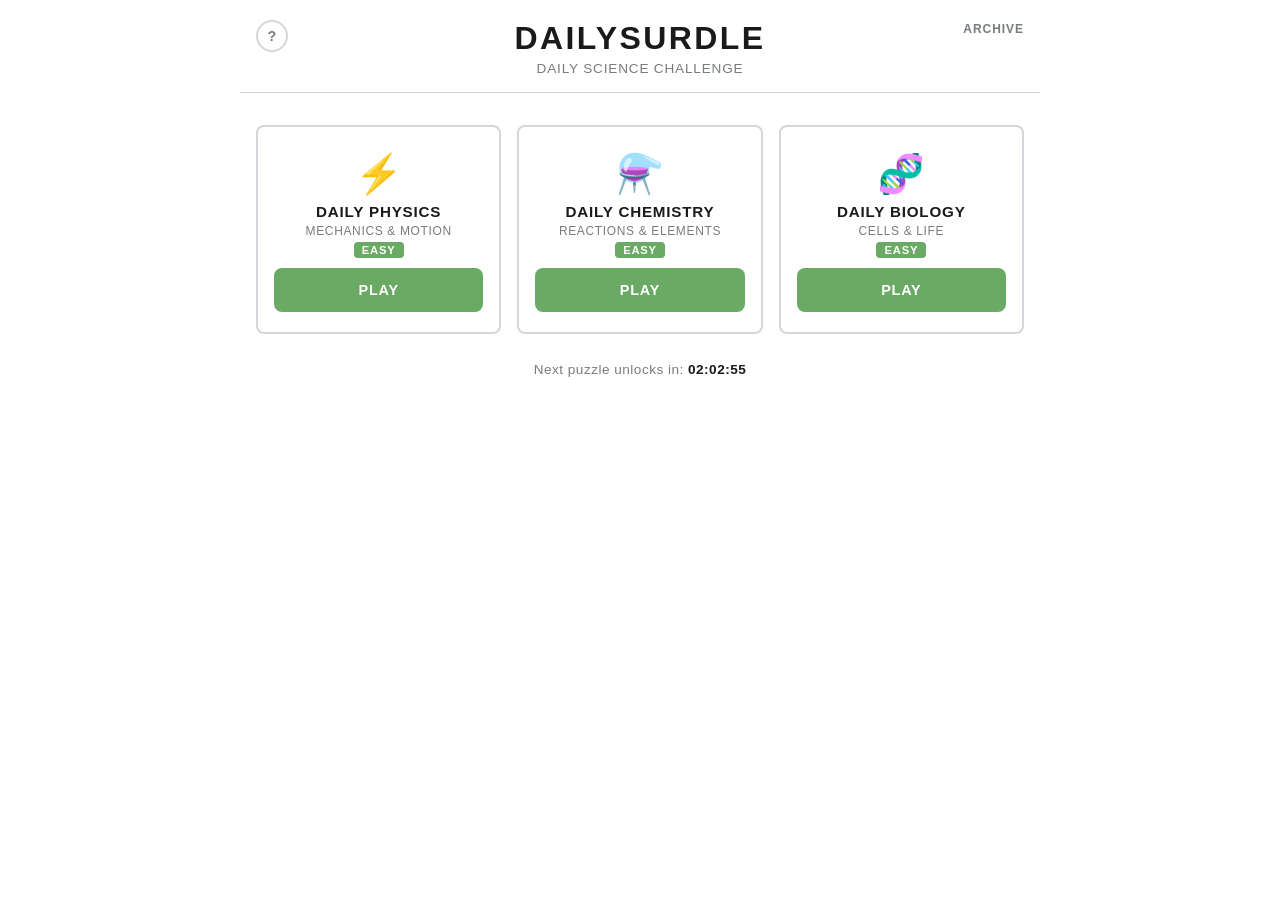
==== index.html @ 506bbdcb "Initial commit" ====
<!DOCTYPE html>
<html lang="en">
<head>
  <meta charset="UTF-8">
  <meta name="viewport" content="width=device-width, initial-scale=1.0">
  <title>DailySurdle — Daily Science Challenge</title>
  <meta name="description" content="Solve daily physics, chemistry, and biology puzzles. One new question per subject every day, with hints and difficulty ratings.">

  <!-- Open Graph -->
  <meta property="og:type" content="website">
  <meta property="og:url" content="https://dailysurdle.netlify.app/">
  <meta property="og:title" content="DailySurdle — Daily Science Challenge">
  <meta property="og:description" content="Solve daily physics, chemistry, and biology puzzles. One new question per subject every day, with hints and difficulty ratings.">
  <meta property="og:image" content="https://dailysurdle.netlify.app/og-image.svg">

  <!-- Twitter Card -->
  <meta name="twitter:card" content="summary_large_image">
  <meta name="twitter:title" content="DailySurdle — Daily Science Challenge">
  <meta name="twitter:description" content="Solve daily physics, chemistry, and biology puzzles. One new question per subject every day, with hints and difficulty ratings.">
  <meta name="twitter:image" content="https://dailysurdle.netlify.app/og-image.svg">

  <link rel="icon" href="favicon.svg" type="image/svg+xml">
  <link rel="stylesheet" href="style.css?v=4">
</head>
<body class="home-page">
  <header>
    <button class="how-to-play-btn" id="htp-btn" aria-label="How to play">?</button>
    <a href="archive.html" class="header-archive-link">Archive</a>
    <h1>DailySurdle</h1>
    <p class="subtitle">Daily Science Challenge</p>
  </header>

  <main>
    <div class="games-grid">
      <div class="game-tile" data-subject="physics">
        <div class="game-tile-icon">⚡</div>
        <div class="game-tile-info">
          <h2>Daily Physics</h2>
          <p class="game-desc">Mechanics &amp; Motion</p>
        </div>
        <a href="physics.html" class="play-btn">Play</a>
      </div>

      <div class="game-tile" data-subject="chemistry">
        <div class="game-tile-icon">⚗️</div>
        <div class="game-tile-info">
          <h2>Daily Chemistry</h2>
          <p class="game-desc">Reactions &amp; Elements</p>
        </div>
        <a href="chemistry.html" class="play-btn">Play</a>
      </div>

      <div class="game-tile" data-subject="biology">
        <div class="game-tile-icon">🧬</div>
        <div class="game-tile-info">
          <h2>Daily Biology</h2>
          <p class="game-desc">Cells &amp; Life</p>
        </div>
        <a href="biology.html" class="play-btn">Play</a>
      </div>
    </div>

    <p class="countdown-label">Next puzzle unlocks in: <span id="countdown">--:--:--</span></p>
  </main>

  <div id="htp-modal" class="modal-backdrop" role="dialog" aria-modal="true" aria-label="How to play">
    <div class="modal">
      <div class="modal-header">
        <span class="modal-date-label">How to Play</span>
        <button id="htp-close" class="modal-close" aria-label="Close">✕</button>
      </div>
      <div class="htp-section">
        <h3>Daily Puzzles</h3>
        <p>A new physics, chemistry, and biology question unlocks each day at midnight. Solve all three for a full set.</p>
      </div>
      <div class="htp-section">
        <h3>Difficulty</h3>
        <p>Each puzzle is tagged <span class="difficulty-badge difficulty-badge--easy">easy</span>, <span class="difficulty-badge difficulty-badge--medium">medium</span>, or <span class="difficulty-badge difficulty-badge--hard">hard</span> — determined by the date, so it rotates automatically.</p>
      </div>
      <div class="htp-section">
        <h3>Hints</h3>
        <p>Stuck? Use up to 3 progressive hints. Each one narrows in on the answer without giving it away.</p>
      </div>
      <div class="htp-section">
        <h3>Archive</h3>
        <p>Browse and replay the past 30 days of puzzles. Your solved status is saved in your browser.</p>
      </div>
      <div class="htp-section">
        <h3>Example</h3>
        <div class="htp-example">
          <p>What is the chemical formula for water?</p>
          <div class="htp-option">A)  CO₂</div>
          <div class="htp-option htp-option--correct">B)  H₂O ✓</div>
          <div class="htp-option">C)  NaCl</div>
          <div class="htp-option">D)  O₂</div>
        </div>
      </div>
    </div>
  </div>

  <script src="physics-data.js?v=3"></script>
  <script src="chemistry-data.js?v=3"></script>
  <script src="biology-data.js?v=3"></script>
  <script src="script.js?v=3"></script>
</body>
</html>
---- style.css ----
*, *::before, *::after {
  box-sizing: border-box;
  margin: 0;
  padding: 0;
}

body {
  font-family: 'Clear Sans', 'Helvetica Neue', Arial, sans-serif;
  background: #fff;
  color: #1a1a1b;
  min-height: 100vh;
  display: flex;
  flex-direction: column;
  align-items: center;
}

header {
  position: relative;
  width: 100%;
  max-width: 500px;
  padding: 20px 16px 16px;
  border-bottom: 1px solid #d3d6da;
  text-align: center;
}

h1 {
  font-size: 2rem;
  font-weight: 700;
  letter-spacing: 0.15rem;
  text-transform: uppercase;
}

.subtitle {
  font-size: 0.85rem;
  color: #787c7e;
  margin-top: 4px;
  letter-spacing: 0.05rem;
  text-transform: uppercase;
}

main {
  width: 100%;
  max-width: 500px;
  padding: 32px 16px;
}

.game-container {
  display: flex;
  flex-direction: column;
  gap: 16px;
}

#question {
  font-size: 1.1rem;
  font-weight: 600;
  line-height: 1.5;
  color: #1a1a1b;
}

#options {
  display: flex;
  flex-direction: column;
  gap: 10px;
}

.option-label {
  display: flex;
  align-items: center;
  gap: 12px;
  padding: 14px 18px;
  border: 2px solid #d3d6da;
  border-radius: 8px;
  cursor: pointer;
  font-size: 1rem;
  transition: border-color 0.1s, background 0.1s;
  user-select: none;
}

.option-label:hover {
  border-color: #878a8c;
}

.option-label input[type="radio"] {
  accent-color: #6aaa64;
  width: 18px;
  height: 18px;
  cursor: pointer;
  flex-shrink: 0;
}

.option-label.selected {
  border-color: #6aaa64;
  background: #f0faf0;
}

.option-label.disabled {
  cursor: default;
  opacity: 0.75;
}

.option-label.disabled:hover {
  border-color: #d3d6da;
}

.option-label.disabled.selected {
  border-color: #6aaa64;
}

#submit-btn {
  width: 100%;
  padding: 16px;
  background: #6aaa64;
  color: #fff;
  font-size: 1rem;
  font-weight: 700;
  letter-spacing: 0.05rem;
  border: none;
  border-radius: 8px;
  cursor: pointer;
  transition: background 0.1s;
  text-transform: uppercase;
}

#submit-btn:hover {
  background: #538d4e;
}

#submit-btn:disabled {
  background: #d3d6da;
  cursor: default;
}

#result {
  text-align: center;
  font-size: 1.1rem;
  font-weight: 700;
  padding: 16px;
  border-radius: 8px;
  letter-spacing: 0.03rem;
}

#result.correct {
  background: #f0faf0;
  color: #538d4e;
  border: 2px solid #6aaa64;
}

#result.wrong {
  background: #fafafa;
  color: #787c7e;
  border: 2px solid #d3d6da;
}

#result.solved {
  background: #f0faf0;
  color: #538d4e;
  border: 2px solid #6aaa64;
  display: flex;
  flex-direction: column;
  gap: 4px;
}

.solved-sub {
  font-size: 0.9rem;
  font-weight: 400;
  color: #538d4e;
}

.solved-countdown {
  font-size: 0.8rem;
  font-weight: 400;
  color: #787c7e;
  margin-top: 4px;
}

/* Landing page — wider layout */
body.home-page header,
body.home-page main {
  max-width: 800px;
}

.games-grid {
  display: grid;
  grid-template-columns: repeat(3, 1fr);
  gap: 16px;
}

@media (max-width: 560px) {
  .games-grid {
    grid-template-columns: 1fr;
  }
}

.game-tile {
  display: flex;
  flex-direction: column;
  align-items: center;
  text-align: center;
  gap: 10px;
  padding: 28px 16px 20px;
  border: 2px solid #d3d6da;
  border-radius: 8px;
  transition: border-color 0.1s;
}

.game-tile:hover {
  border-color: #878a8c;
}

.game-tile-icon {
  font-size: 2.4rem;
  line-height: 1;
}

.game-tile-info {
  flex: 1;
}

.game-tile h2 {
  font-size: 0.95rem;
  font-weight: 700;
  letter-spacing: 0.05rem;
  text-transform: uppercase;
}

.game-desc {
  font-size: 0.75rem;
  color: #787c7e;
  margin-top: 4px;
  text-transform: uppercase;
  letter-spacing: 0.04rem;
}

.play-btn {
  display: block;
  width: 100%;
  padding: 10px 0;
  background: #6aaa64;
  color: #fff;
  font-size: 0.9rem;
  font-weight: 700;
  letter-spacing: 0.05rem;
  border-radius: 8px;
  text-decoration: none;
  text-align: center;
  text-transform: uppercase;
  transition: background 0.1s;
}

.play-btn:hover {
  background: #538d4e;
}

.countdown-label {
  margin-top: 28px;
  text-align: center;
  font-size: 0.85rem;
  color: #787c7e;
  letter-spacing: 0.03rem;
}

#countdown {
  font-weight: 700;
  color: #1a1a1b;
}

/* Back link */
.back-link {
  display: inline-block;
  margin-bottom: 20px;
  font-size: 0.85rem;
  color: #787c7e;
  text-decoration: none;
  letter-spacing: 0.03rem;
}

.back-link:hover {
  color: #1a1a1b;
}

/* Header archive link */
.header-archive-link {
  position: absolute;
  top: 22px;
  right: 16px;
  font-size: 0.75rem;
  font-weight: 700;
  letter-spacing: 0.06rem;
  text-transform: uppercase;
  color: #787c7e;
  text-decoration: none;
  transition: color 0.1s;
}

.header-archive-link:hover {
  color: #1a1a1b;
}

/* Archive tabs */
.tabs {
  display: flex;
  border-bottom: 2px solid #d3d6da;
  margin-bottom: 20px;
}

.tab {
  flex: 1;
  padding: 10px 6px;
  background: none;
  border: none;
  border-bottom: 3px solid transparent;
  margin-bottom: -2px;
  font-family: inherit;
  font-size: 0.8rem;
  font-weight: 700;
  letter-spacing: 0.04rem;
  text-transform: uppercase;
  color: #787c7e;
  cursor: pointer;
  transition: color 0.1s;
}

.tab:hover {
  color: #1a1a1b;
}

.tab.active {
  color: #1a1a1b;
  border-bottom-color: #6aaa64;
}

/* Archive list */
.archive-list {
  list-style: none;
  display: flex;
  flex-direction: column;
  gap: 8px;
}

.archive-item {
  padding: 12px 16px;
  border: 2px solid #d3d6da;
  border-radius: 8px;
  cursor: pointer;
  transition: border-color 0.1s;
}

.archive-item:hover {
  border-color: #878a8c;
}

.archive-item--solved {
  border-color: #b8ddb4;
  background: #f8fdf8;
}

.archive-item-meta {
  display: flex;
  justify-content: space-between;
  align-items: center;
  margin-bottom: 4px;
}

.archive-date {
  font-size: 0.85rem;
  font-weight: 700;
  color: #1a1a1b;
}

.archive-today {
  display: inline-block;
  font-size: 0.7rem;
  font-weight: 700;
  text-transform: uppercase;
  letter-spacing: 0.05rem;
  background: #6aaa64;
  color: #fff;
  padding: 1px 6px;
  border-radius: 4px;
  margin-left: 6px;
  vertical-align: middle;
}

.archive-status {
  font-size: 0.78rem;
  font-weight: 600;
  white-space: nowrap;
}

.archive-status--solved {
  color: #538d4e;
}

.archive-status--unsolved {
  color: #b0b4b8;
}

.archive-preview {
  font-size: 0.82rem;
  color: #787c7e;
  line-height: 1.4;
}

/* Modal */
.modal-backdrop {
  display: none;
  position: fixed;
  inset: 0;
  background: rgba(0, 0, 0, 0.45);
  align-items: center;
  justify-content: center;
  z-index: 100;
  padding: 16px;
}

.modal-backdrop.is-open {
  display: flex;
}

.modal {
  background: #fff;
  border-radius: 12px;
  width: 100%;
  max-width: 480px;
  max-height: 90vh;
  overflow-y: auto;
  padding: 24px;
}

.modal-header {
  display: flex;
  justify-content: space-between;
  align-items: center;
  margin-bottom: 20px;
}

.modal-date-label {
  font-size: 0.8rem;
  font-weight: 700;
  color: #787c7e;
  text-transform: uppercase;
  letter-spacing: 0.06rem;
}

.modal-close {
  background: none;
  border: none;
  font-size: 1rem;
  cursor: pointer;
  color: #787c7e;
  padding: 4px 8px;
  border-radius: 4px;
  transition: color 0.1s;
  line-height: 1;
}

.modal-close:hover {
  color: #1a1a1b;
}

/* Diagram area */
#diagram-area {
  border-radius: 10px;
  overflow: hidden;
}

/* Diagram label rows */
#diagram-labels {
  display: flex;
  flex-direction: column;
  gap: 8px;
}

.diagram-label-row {
  display: flex;
  align-items: center;
  gap: 10px;
  padding: 8px 12px;
  border: 2px solid #d3d6da;
  border-radius: 8px;
  transition: border-color 0.15s, background 0.15s;
}

.diagram-label-row.correct {
  border-color: #6aaa64;
  background: #f0faf0;
}

.diagram-label-row.wrong {
  border-color: #e07b7b;
  background: #fff5f5;
}

.diagram-label-num {
  display: flex;
  align-items: center;
  justify-content: center;
  width: 28px;
  height: 28px;
  border-radius: 50%;
  background: #6aaa64;
  color: #fff;
  font-size: 0.85rem;
  font-weight: 700;
  flex-shrink: 0;
}

.diagram-select {
  flex: 1;
  padding: 6px 10px;
  font-family: inherit;
  font-size: 0.92rem;
  color: #1a1a1b;
  border: 1.5px solid #d3d6da;
  border-radius: 6px;
  background: #fff;
  cursor: pointer;
  appearance: auto;
  transition: border-color 0.1s;
}

.diagram-select:focus {
  outline: none;
  border-color: #6aaa64;
}

.diagram-select:disabled {
  background: #f5f5f5;
  cursor: default;
  color: #555;
}

/* Hint button */
.hint-btn[hidden] { display: none; }
.hint-btn {
  width: 100%;
  padding: 11px 16px;
  background: #f7f7f8;
  color: #787c7e;
  font-family: inherit;
  font-size: 0.82rem;
  font-weight: 600;
  border: 1px solid #e8e8ea;
  border-radius: 8px;
  cursor: pointer;
  text-align: center;
  transition: background 0.15s, color 0.15s;
}

.hint-btn:hover:not(:disabled) {
  background: #efefef;
  color: #444;
}

.hint-btn:disabled {
  color: #c0c4c8;
  cursor: default;
}

/* Hint box */
.hint-box[hidden] { display: none; }
.hint-box {
  background: #f7f7f8;
  border-radius: 8px;
  padding: 14px 16px;
  display: flex;
  flex-direction: column;
  gap: 8px;
  font-size: 0.88rem;
  color: #555;
  line-height: 1.6;
}

.hint-box strong {
  color: #333;
}

/* Simulation area */
#simulation-area {
  display: flex;
  flex-direction: column;
  gap: 12px;
}

#simulation-area[hidden] { display: none; }

.sim-controls {
  display: flex;
  align-items: center;
  gap: 10px;
}

.sim-ctrl-label {
  font-size: 0.82rem;
  font-weight: 600;
  color: #787c7e;
  white-space: nowrap;
}

.sim-select {
  padding: 6px 10px;
  font-family: inherit;
  font-size: 0.9rem;
  color: #1a1a1b;
  border: 1.5px solid #d3d6da;
  border-radius: 6px;
  background: #fff;
  cursor: pointer;
  appearance: auto;
  transition: border-color 0.1s;
}

.sim-select:focus {
  outline: none;
  border-color: #6aaa64;
}

.sim-select:disabled {
  background: #f5f5f5;
  cursor: default;
  color: #555;
}

#sim-canvas {
  width: 100%;
  display: block;
  border-radius: 10px;
  overflow: hidden;
}

.sim-predict-row {
  display: flex;
  align-items: center;
  gap: 10px;
  flex-wrap: wrap;
}

.sim-input-wrap {
  display: flex;
  align-items: center;
  gap: 6px;
}

.sim-input {
  width: 90px;
  padding: 8px 10px;
  font-family: inherit;
  font-size: 1rem;
  font-weight: 600;
  color: #1a1a1b;
  border: 2px solid #d3d6da;
  border-radius: 6px;
  text-align: center;
  transition: border-color 0.1s;
}

.sim-input:focus {
  outline: none;
  border-color: #6aaa64;
}

.sim-input:disabled {
  background: #f5f5f5;
  color: #555;
  cursor: default;
}

.sim-unit {
  font-size: 0.85rem;
  color: #787c7e;
}

/* Difficulty badges */
.difficulty-badge {
  display: inline-block;
  padding: 2px 8px;
  border-radius: 4px;
  font-size: 0.7rem;
  font-weight: 700;
  letter-spacing: 0.05rem;
  text-transform: uppercase;
  vertical-align: middle;
  white-space: nowrap;
}

.difficulty-badge--easy   { background: #6aaa64; color: #fff; }
.difficulty-badge--medium { background: #c9a227; color: #fff; }
.difficulty-badge--hard   { background: #d95f5f; color: #fff; }

.game-tile-difficulty {
  margin-top: 2px;
}

.archive-difficulty {
  margin-left: 6px;
}

.modal-difficulty {
  margin-left: 8px;
  vertical-align: middle;
}

/* Learn More */
.learn-more-btn {
  align-self: stretch;
  margin-top: 6px;
  padding: 9px 14px;
  background: none;
  color: #538d4e;
  font-family: inherit;
  font-size: 0.82rem;
  font-weight: 700;
  letter-spacing: 0.04rem;
  border: 1.5px solid #b8ddb4;
  border-radius: 7px;
  cursor: pointer;
  text-align: center;
  transition: background 0.12s, border-color 0.12s;
}

.learn-more-btn:hover {
  background: #f0faf0;
  border-color: #6aaa64;
}

.learn-more-panel {
  margin-top: 4px;
  padding: 14px 16px;
  background: #f8fdf8;
  border: 1.5px solid #b8ddb4;
  border-radius: 8px;
  display: flex;
  flex-direction: column;
  gap: 10px;
  text-align: left;
}

.learn-more-panel[hidden] { display: none; }

.learn-more-panel p {
  font-size: 0.9rem;
  font-weight: 400 !important;
  color: #2a2a2b !important;
  line-height: 1.65;
  text-align: left;
}

.learn-more-link {
  font-size: 0.82rem;
  font-weight: 700;
  color: #538d4e;
  text-decoration: none;
  letter-spacing: 0.02rem;
}

.learn-more-link:hover {
  text-decoration: underline;
}

/* ===== Animations ===== */
@keyframes fadeIn {
  from { opacity: 0; transform: translateY(6px); }
  to   { opacity: 1; transform: translateY(0); }
}

@keyframes slideDown {
  from { opacity: 0; transform: translateY(-8px); }
  to   { opacity: 1; transform: translateY(0); }
}

@keyframes spin {
  to { transform: rotate(360deg); }
}

/* Page fade-in on load */
main {
  animation: fadeIn 0.28s ease;
}

/* Result fade-in when revealed */
#result:not([hidden]) {
  animation: fadeIn 0.22s ease;
}

/* Hint slide-down when revealed */
.hint-box:not([hidden]) {
  animation: slideDown 0.22s ease;
}

/* Archive modal slide-in */
.modal-backdrop.is-open .modal {
  animation: slideDown 0.22s ease;
}

/* ===== Loading spinner ===== */
.spinner {
  display: flex;
  align-items: center;
  justify-content: center;
  padding: 48px 0;
}

.spinner[hidden] { display: none; }

.spinner::after {
  content: '';
  width: 32px;
  height: 32px;
  border: 3px solid #d3d6da;
  border-top-color: #6aaa64;
  border-radius: 50%;
  animation: spin 0.7s linear infinite;
}

/* ===== Error state ===== */
.error-message {
  text-align: center;
  padding: 48px 16px;
  color: #787c7e;
  font-size: 0.92rem;
  line-height: 1.7;
}

.error-message strong {
  display: block;
  color: #1a1a1b;
  font-size: 1rem;
  margin-bottom: 8px;
}

/* ===== Touch targets — min 44px ===== */
.play-btn    { min-height: 44px; display: flex; align-items: center; justify-content: center; }
#submit-btn  { min-height: 44px; }
.option-label { min-height: 44px; }
.tab          { min-height: 44px; }
.modal-close  { min-width: 44px; min-height: 44px; }
.hint-btn     { min-height: 44px; }

/* ===== Mobile improvements ===== */
@media (max-width: 480px) {
  h1 { font-size: 1.55rem; }
  main { padding: 20px 12px; }
  .option-label { padding: 12px 14px; font-size: 0.95rem; }
  #submit-btn { font-size: 0.95rem; }
  .game-tile { padding: 20px 12px 16px; }
  .modal { padding: 18px 16px; }
  .back-link { margin-bottom: 14px; }
}

/* ===== How to Play button ===== */
.how-to-play-btn {
  position: absolute;
  top: 20px;
  left: 16px;
  width: 32px;
  height: 32px;
  background: none;
  border: 2px solid #d3d6da;
  border-radius: 50%;
  font-size: 0.9rem;
  font-weight: 700;
  color: #787c7e;
  cursor: pointer;
  transition: border-color 0.1s, color 0.1s;
  display: flex;
  align-items: center;
  justify-content: center;
  font-family: inherit;
  line-height: 1;
  padding: 0;
}

.how-to-play-btn:hover {
  border-color: #878a8c;
  color: #1a1a1b;
}

/* ===== How to Play modal content ===== */
.htp-section {
  margin-bottom: 18px;
}

.htp-section:last-child {
  margin-bottom: 0;
}

.htp-section h3 {
  font-size: 0.8rem;
  font-weight: 700;
  letter-spacing: 0.05rem;
  text-transform: uppercase;
  color: #1a1a1b;
  margin-bottom: 6px;
}

.htp-section p {
  font-size: 0.88rem;
  color: #555;
  line-height: 1.6;
}

.htp-example {
  background: #f7f7f8;
  border-radius: 8px;
  padding: 12px 14px;
  margin-top: 6px;
}

.htp-example > p {
  font-size: 0.88rem;
  font-weight: 600;
  color: #1a1a1b;
  margin-bottom: 8px;
}

.htp-option {
  font-size: 0.82rem;
  padding: 6px 10px;
  border: 2px solid #d3d6da;
  border-radius: 6px;
  margin-bottom: 5px;
  color: #555;
}

.htp-option--correct {
  border-color: #6aaa64;
  background: #f0faf0;
  color: #538d4e;
  font-weight: 700;
}
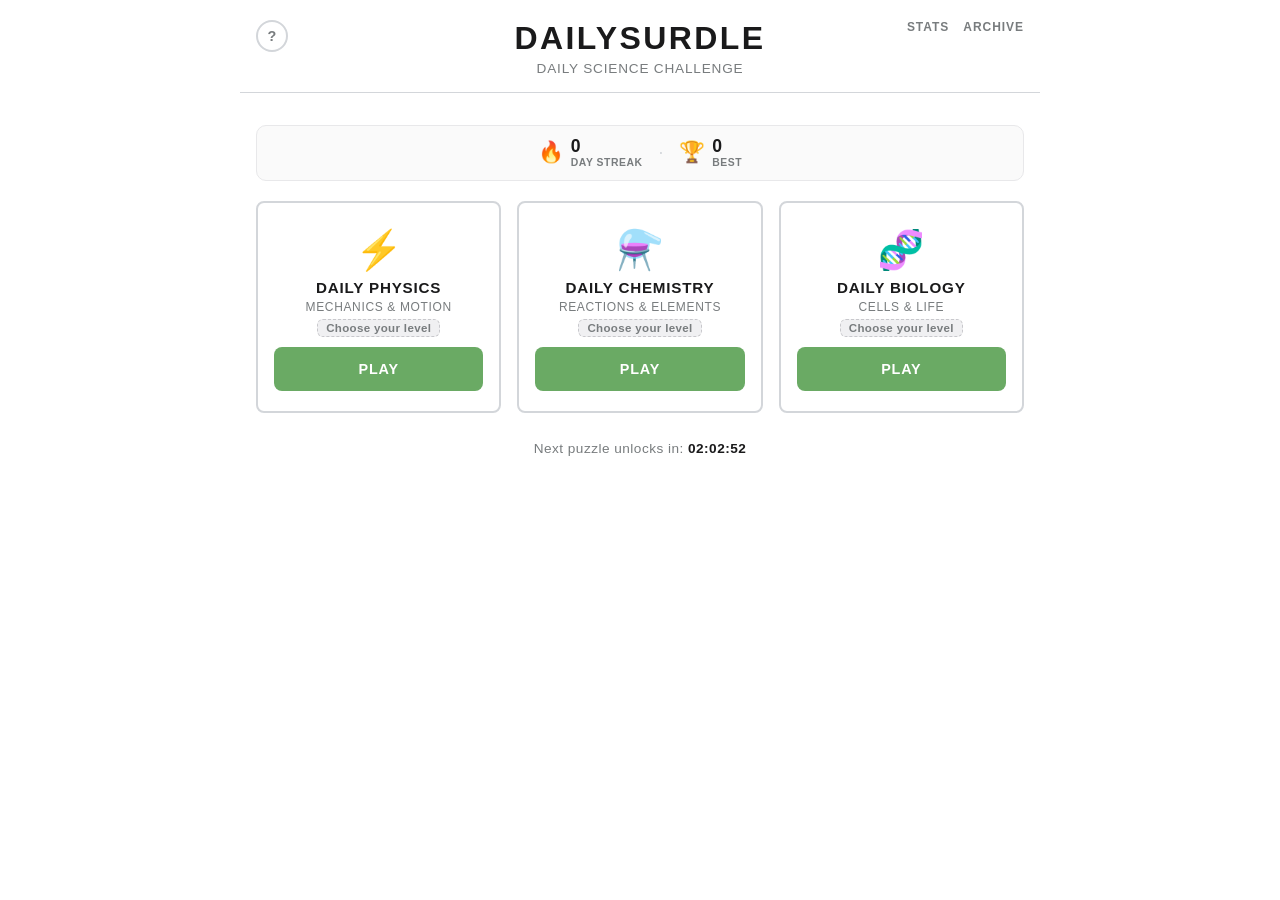
==== commit c1c6b89b: "updated site Co-Authored-By: Claude Sonnet 4.6 <noreply@anthropic.com>" ====
--- a/index.html
+++ b/index.html
@@ -20,17 +20,42 @@
   <meta name="twitter:image" content="https://dailysurdle.netlify.app/og-image.svg">
 
   <link rel="icon" href="favicon.svg" type="image/svg+xml">
-  <link rel="stylesheet" href="style.css?v=4">
+  <link rel="stylesheet" href="style.css?v=5">
 </head>
 <body class="home-page">
   <header>
     <button class="how-to-play-btn" id="htp-btn" aria-label="How to play">?</button>
-    <a href="archive.html" class="header-archive-link">Archive</a>
+    <nav class="header-nav">
+      <a href="stats.html" class="header-nav-link">Stats</a>
+      <a href="archive.html" class="header-nav-link">Archive</a>
+    </nav>
     <h1>DailySurdle</h1>
     <p class="subtitle">Daily Science Challenge</p>
   </header>
 
   <main>
+
+    <!-- Streak banner — shown by JS when stats are loaded -->
+    <div id="streak-banner" class="streak-banner" hidden>
+      <div class="streak-banner-inner">
+        <span class="streak-item">
+          <span class="streak-flame" id="streak-flame">🔥</span>
+          <span class="streak-text">
+            <strong id="streak-count">0</strong>
+            <span class="streak-label">day streak</span>
+          </span>
+        </span>
+        <span class="streak-divider">·</span>
+        <span class="streak-item streak-item--best">
+          <span class="streak-trophy">🏆</span>
+          <span class="streak-text">
+            <strong id="streak-best-count">0</strong>
+            <span class="streak-label">best</span>
+          </span>
+        </span>
+      </div>
+    </div>
+
     <div class="games-grid">
       <div class="game-tile" data-subject="physics">
         <div class="game-tile-icon">⚡</div>
@@ -75,7 +100,7 @@
       </div>
       <div class="htp-section">
         <h3>Difficulty</h3>
-        <p>Each puzzle is tagged <span class="difficulty-badge difficulty-badge--easy">easy</span>, <span class="difficulty-badge difficulty-badge--medium">medium</span>, or <span class="difficulty-badge difficulty-badge--hard">hard</span> — determined by the date, so it rotates automatically.</p>
+        <p>You choose your difficulty before each puzzle: <span class="difficulty-badge difficulty-badge--beginner">beginner</span>, <span class="difficulty-badge difficulty-badge--easy">easy</span>, <span class="difficulty-badge difficulty-badge--medium">medium</span>, or <span class="difficulty-badge difficulty-badge--hard">hard</span>. One choice per subject per day.</p>
       </div>
       <div class="htp-section">
         <h3>Hints</h3>
@@ -98,9 +123,41 @@
     </div>
   </div>
 
-  <script src="physics-data.js?v=3"></script>
-  <script src="chemistry-data.js?v=3"></script>
-  <script src="biology-data.js?v=3"></script>
-  <script src="script.js?v=3"></script>
+  <div id="diff-selector" class="diff-selector-backdrop" role="dialog" aria-modal="true" aria-label="Choose difficulty">
+    <div class="diff-selector-panel">
+      <div class="diff-selector-header">
+        <h2 class="diff-selector-title">Choose Your Level</h2>
+        <button class="diff-selector-close" id="diff-selector-close" aria-label="Close">✕</button>
+      </div>
+      <p class="diff-selector-sub">Pick once — you can't change after you start</p>
+      <div class="diff-selector-buttons">
+        <button class="diff-btn diff-btn--beginner" data-diff="beginner">
+          <span class="diff-btn-name">Beginner</span>
+          <span class="diff-btn-stars">⭐☆☆☆</span>
+          <span class="diff-btn-desc">Start here</span>
+        </button>
+        <button class="diff-btn diff-btn--easy" data-diff="easy">
+          <span class="diff-btn-name">Easy</span>
+          <span class="diff-btn-stars">⭐⭐☆☆</span>
+          <span class="diff-btn-desc">Perfect for warm-ups</span>
+        </button>
+        <button class="diff-btn diff-btn--medium" data-diff="medium">
+          <span class="diff-btn-name">Medium</span>
+          <span class="diff-btn-stars">⭐⭐⭐☆</span>
+          <span class="diff-btn-desc">Balanced challenge</span>
+        </button>
+        <button class="diff-btn diff-btn--hard" data-diff="hard">
+          <span class="diff-btn-name">Hard</span>
+          <span class="diff-btn-stars">⭐⭐⭐⭐</span>
+          <span class="diff-btn-desc">Expert level</span>
+        </button>
+      </div>
+    </div>
+  </div>
+
+  <script src="physics-data.js?v=5"></script>
+  <script src="chemistry-data.js?v=6"></script>
+  <script src="biology-data.js?v=5"></script>
+  <script src="script.js?v=6"></script>
 </body>
 </html>
--- a/style.css
+++ b/style.css
@@ -278,7 +278,7 @@
   color: #1a1a1b;
 }
 
-/* Header archive link */
+/* Header archive link (legacy — kept for archive's ← Home) */
 .header-archive-link {
   position: absolute;
   top: 22px;
@@ -294,6 +294,386 @@
 
 .header-archive-link:hover {
   color: #1a1a1b;
+}
+
+/* Header nav (Stats + Archive / Stats + Home) */
+.header-nav {
+  position: absolute;
+  top: 20px;
+  right: 16px;
+  display: flex;
+  align-items: center;
+  gap: 14px;
+}
+
+.header-nav-link {
+  font-size: 0.75rem;
+  font-weight: 700;
+  letter-spacing: 0.06rem;
+  text-transform: uppercase;
+  color: #787c7e;
+  text-decoration: none;
+  transition: color 0.1s;
+  white-space: nowrap;
+}
+
+.header-nav-link:hover {
+  color: #1a1a1b;
+}
+
+/* ===== Streak Banner ===== */
+.streak-banner {
+  margin-bottom: 20px;
+  border-radius: 10px;
+  border: 1.5px solid #e8e8ea;
+  background: #fafafa;
+  padding: 10px 16px;
+  transition: border-color 0.2s, background 0.2s;
+}
+
+.streak-banner[hidden] { display: none; }
+
+.streak-banner.has-streak {
+  border-color: #ffd54f;
+  background: #fffdf0;
+}
+
+.streak-banner.at-risk {
+  border-color: #ffb300;
+  background: #fff8e1;
+  animation: streak-pulse 2.2s ease infinite;
+}
+
+@keyframes streak-pulse {
+  0%, 100% { box-shadow: 0 0 0 0 rgba(255, 179, 0, 0.18); }
+  50%       { box-shadow: 0 0 0 6px rgba(255, 179, 0, 0); }
+}
+
+.streak-banner-inner {
+  display: flex;
+  align-items: center;
+  justify-content: center;
+  gap: 16px;
+}
+
+.streak-item {
+  display: flex;
+  align-items: center;
+  gap: 7px;
+}
+
+.streak-flame,
+.streak-trophy {
+  font-size: 1.3rem;
+  line-height: 1;
+}
+
+.streak-flame.is-burning {
+  animation: flame-flicker 1.6s ease-in-out infinite;
+  display: inline-block;
+}
+
+@keyframes flame-flicker {
+  0%, 100% { transform: scale(1) rotate(-2deg);  }
+  25%       { transform: scale(1.12) rotate(2deg); }
+  50%       { transform: scale(1.05) rotate(-1deg);}
+  75%       { transform: scale(1.1) rotate(1.5deg);}
+}
+
+.streak-text {
+  display: flex;
+  flex-direction: column;
+  line-height: 1.2;
+}
+
+.streak-text strong {
+  font-size: 1.1rem;
+  font-weight: 800;
+  color: #1a1a1b;
+}
+
+.streak-label {
+  font-size: 0.65rem;
+  font-weight: 600;
+  letter-spacing: 0.05em;
+  text-transform: uppercase;
+  color: #787c7e;
+}
+
+.streak-divider {
+  color: #d3d6da;
+  font-size: 1.1rem;
+}
+
+/* ===== Stats page ===== */
+body.stats-page header,
+body.stats-page main {
+  max-width: 500px;
+}
+
+/* Header back link for stats page */
+.header-back-link {
+  position: absolute;
+  top: 22px;
+  left: 16px;
+  font-size: 0.75rem;
+  font-weight: 700;
+  letter-spacing: 0.04rem;
+  text-transform: uppercase;
+  color: #787c7e;
+  text-decoration: none;
+  transition: color 0.1s;
+}
+
+.header-back-link:hover { color: #1a1a1b; }
+
+/* Streak cards */
+.stats-streak-row {
+  display: grid;
+  grid-template-columns: 1fr 1fr;
+  gap: 12px;
+  margin-bottom: 16px;
+}
+
+.stats-streak-card {
+  display: flex;
+  flex-direction: column;
+  align-items: center;
+  justify-content: center;
+  gap: 4px;
+  padding: 20px 12px 16px;
+  border: 2px solid #d3d6da;
+  border-radius: 10px;
+  text-align: center;
+  background: #fafafa;
+}
+
+.stats-streak-card--current {
+  border-color: #ffd54f;
+  background: #fffdf0;
+}
+
+.stats-streak-icon {
+  font-size: 1.8rem;
+  line-height: 1;
+}
+
+.stats-streak-icon.is-active {
+  animation: flame-flicker 1.6s ease-in-out infinite;
+  display: inline-block;
+}
+
+.stats-streak-num {
+  font-size: 2.4rem;
+  font-weight: 800;
+  color: #1a1a1b;
+  line-height: 1;
+}
+
+.stats-streak-lbl {
+  font-size: 0.65rem;
+  font-weight: 700;
+  letter-spacing: 0.06em;
+  text-transform: uppercase;
+  color: #787c7e;
+  margin-top: 2px;
+}
+
+.streak-at-risk {
+  font-size: 0.7rem;
+  font-weight: 600;
+  color: #e65100;
+  margin-top: 4px;
+  text-align: center;
+}
+
+/* Summary grid */
+.stats-summary-grid {
+  display: grid;
+  grid-template-columns: 1fr 1fr;
+  gap: 12px;
+  margin-bottom: 24px;
+}
+
+.stat-card {
+  padding: 18px 14px 14px;
+  border: 2px solid #d3d6da;
+  border-radius: 10px;
+  text-align: center;
+  background: #fafafa;
+}
+
+.stat-card--wide {
+  grid-column: 1 / -1;
+  padding: 14px 14px;
+}
+
+.stat-card-num {
+  font-size: 2rem;
+  font-weight: 800;
+  color: #1a1a1b;
+  line-height: 1.1;
+}
+
+.stat-card-num--fav {
+  font-size: 1.2rem;
+}
+
+.stat-card-lbl {
+  font-size: 0.65rem;
+  font-weight: 700;
+  letter-spacing: 0.06em;
+  text-transform: uppercase;
+  color: #787c7e;
+  margin-top: 4px;
+}
+
+/* Stats sections */
+.stats-section {
+  margin-bottom: 24px;
+}
+
+.stats-section-title {
+  font-size: 0.72rem;
+  font-weight: 700;
+  letter-spacing: 0.08em;
+  text-transform: uppercase;
+  color: #787c7e;
+  margin-bottom: 10px;
+  border-bottom: 1px solid #e8e8ea;
+  padding-bottom: 6px;
+}
+
+/* Bar rows */
+.stat-bars {
+  display: flex;
+  flex-direction: column;
+  gap: 8px;
+}
+
+.stat-bar-row {
+  display: grid;
+  grid-template-columns: 100px 1fr 36px;
+  align-items: center;
+  gap: 10px;
+}
+
+.stat-bar-label {
+  font-size: 0.82rem;
+  font-weight: 600;
+  color: #1a1a1b;
+  white-space: nowrap;
+  overflow: hidden;
+  text-overflow: ellipsis;
+}
+
+.stat-bar-track {
+  height: 22px;
+  background: #f0f0f2;
+  border-radius: 4px;
+  overflow: hidden;
+}
+
+.stat-bar-fill {
+  height: 100%;
+  border-radius: 4px;
+  width: 0;
+  transition: width 0.55s cubic-bezier(0.22, 0.61, 0.36, 1);
+  min-width: 0;
+}
+
+.stat-bar-value {
+  font-size: 0.82rem;
+  font-weight: 700;
+  color: #1a1a1b;
+  text-align: right;
+}
+
+/* Reset section */
+.stats-reset-wrap {
+  margin-top: 8px;
+  padding-top: 20px;
+  border-top: 1px solid #e8e8ea;
+  text-align: center;
+}
+
+.stats-reset-btn {
+  background: none;
+  border: 1.5px solid #d3d6da;
+  border-radius: 8px;
+  padding: 10px 20px;
+  font-family: inherit;
+  font-size: 0.82rem;
+  font-weight: 600;
+  color: #787c7e;
+  cursor: pointer;
+  letter-spacing: 0.02em;
+  transition: border-color 0.1s, color 0.1s;
+}
+
+.stats-reset-btn:hover {
+  border-color: #d95f5f;
+  color: #d95f5f;
+}
+
+.stats-reset-confirm {
+  margin-top: 14px;
+  padding: 16px;
+  background: #fff5f5;
+  border: 1.5px solid #f5c0c0;
+  border-radius: 10px;
+  text-align: left;
+}
+
+.stats-reset-confirm p {
+  font-size: 0.85rem;
+  color: #555;
+  margin-bottom: 12px;
+  line-height: 1.5;
+}
+
+.stats-reset-confirm-btns {
+  display: flex;
+  gap: 10px;
+}
+
+.stats-reset-cancel-btn {
+  flex: 1;
+  padding: 10px;
+  background: #fff;
+  border: 1.5px solid #d3d6da;
+  border-radius: 7px;
+  font-family: inherit;
+  font-size: 0.82rem;
+  font-weight: 600;
+  color: #555;
+  cursor: pointer;
+  transition: border-color 0.1s;
+}
+
+.stats-reset-cancel-btn:hover { border-color: #878a8c; }
+
+.stats-reset-destroy-btn {
+  flex: 1;
+  padding: 10px;
+  background: #d95f5f;
+  border: none;
+  border-radius: 7px;
+  font-family: inherit;
+  font-size: 0.82rem;
+  font-weight: 700;
+  color: #fff;
+  cursor: pointer;
+  transition: background 0.1s;
+}
+
+.stats-reset-destroy-btn:hover { background: #c04040; }
+
+@media (max-width: 480px) {
+  .stats-streak-row    { grid-template-columns: 1fr 1fr; gap: 10px; }
+  .stats-summary-grid  { grid-template-columns: 1fr 1fr; gap: 10px; }
+  .stat-bar-row        { grid-template-columns: 82px 1fr 30px; }
+  .stat-bar-label      { font-size: 0.76rem; }
 }
 
 /* Archive tabs */
@@ -391,6 +771,10 @@
   color: #538d4e;
 }
 
+.archive-status--inprogress {
+  color: #c9a227;
+}
+
 .archive-status--unsolved {
   color: #b0b4b8;
 }
@@ -683,12 +1067,32 @@
   white-space: nowrap;
 }
 
-.difficulty-badge--easy   { background: #6aaa64; color: #fff; }
-.difficulty-badge--medium { background: #c9a227; color: #fff; }
-.difficulty-badge--hard   { background: #d95f5f; color: #fff; }
+.difficulty-badge--beginner { background: #2196f3; color: #fff; }
+.difficulty-badge--easy     { background: #6aaa64; color: #fff; }
+.difficulty-badge--medium   { background: #c9a227; color: #fff; }
+.difficulty-badge--hard     { background: #d95f5f; color: #fff; }
 
 .game-tile-difficulty {
-  margin-top: 2px;
+  margin-top: 4px;
+}
+
+.tile-solved-check {
+  display: inline-block;
+  margin-left: 4px;
+  color: #538d4e;
+  font-weight: 700;
+}
+
+.tile-choose-level {
+  display: inline-block;
+  padding: 2px 8px;
+  border-radius: 6px;
+  font-size: 0.72rem;
+  font-weight: 600;
+  letter-spacing: 0.03em;
+  background: #f0f0f2;
+  color: #787c7e;
+  border: 1px dashed #c8c8cc;
 }
 
 .archive-difficulty {
@@ -928,3 +1332,143 @@
   color: #538d4e;
   font-weight: 700;
 }
+
+/* ---- Difficulty Selector ---- */
+.diff-selector-backdrop {
+  display: none;
+  position: fixed;
+  inset: 0;
+  background: rgba(10, 10, 12, 0.72);
+  align-items: center;
+  justify-content: center;
+  z-index: 200;
+  padding: 16px;
+}
+
+.diff-selector-backdrop.is-open {
+  display: flex;
+}
+
+.diff-selector-panel {
+  background: #fff;
+  border-radius: 16px;
+  width: 100%;
+  max-width: 400px;
+  padding: 28px 24px 20px;
+  box-shadow: 0 20px 60px rgba(0, 0, 0, 0.35);
+  animation: fadeIn 0.2s ease;
+}
+
+.diff-selector-header {
+  display: flex;
+  justify-content: space-between;
+  align-items: center;
+  margin-bottom: 4px;
+}
+
+.diff-selector-title {
+  font-size: 1.35rem;
+  font-weight: 800;
+  color: #1a1a1b;
+  margin: 0;
+  letter-spacing: -0.02em;
+}
+
+.diff-selector-close {
+  display: flex;
+  align-items: center;
+  justify-content: center;
+  width: 32px;
+  height: 32px;
+  border-radius: 8px;
+  background: #f0f0f2;
+  color: #555;
+  font-size: 1rem;
+  font-weight: 700;
+  text-decoration: none;
+  transition: background 0.12s, color 0.12s;
+  flex-shrink: 0;
+}
+
+.diff-selector-close:hover {
+  background: #e0e0e3;
+  color: #1a1a1b;
+}
+
+.diff-selector-sub {
+  font-size: 0.8rem;
+  color: #999;
+  margin: 0 0 18px;
+}
+
+.diff-selector-buttons {
+  display: flex;
+  flex-direction: column;
+  gap: 10px;
+}
+
+.diff-btn {
+  display: flex;
+  align-items: center;
+  gap: 14px;
+  width: 100%;
+  padding: 15px 18px;
+  border: none;
+  border-radius: 10px;
+  cursor: pointer;
+  color: #fff;
+  text-align: left;
+  border-left: 5px solid rgba(255, 255, 255, 0.3);
+  transition: transform 0.1s ease, filter 0.1s ease, box-shadow 0.1s ease;
+  box-shadow: 0 2px 8px rgba(0, 0, 0, 0.15);
+}
+
+.diff-btn:hover {
+  transform: translateX(4px);
+  filter: brightness(1.07);
+  box-shadow: 0 4px 14px rgba(0, 0, 0, 0.22);
+}
+
+.diff-btn:active {
+  transform: translateX(2px);
+  filter: brightness(0.97);
+}
+
+.diff-btn--beginner { background: linear-gradient(135deg, #1e88e5, #42a5f5); }
+.diff-btn--easy     { background: linear-gradient(135deg, #2e7d32, #43a047); }
+.diff-btn--medium   { background: linear-gradient(135deg, #e65100, #fb8c00); }
+.diff-btn--hard     { background: linear-gradient(135deg, #b71c1c, #e53935); }
+
+.diff-btn-name {
+  font-size: 0.95rem;
+  font-weight: 800;
+  flex: 1;
+  text-transform: uppercase;
+  letter-spacing: 0.06em;
+}
+
+.diff-btn-stars {
+  font-size: 0.8rem;
+  letter-spacing: 0.05em;
+  opacity: 0.88;
+  flex-shrink: 0;
+}
+
+.diff-btn-desc {
+  display: block;
+  font-size: 0.72rem;
+  opacity: 0.82;
+  font-weight: 400;
+  letter-spacing: 0.01em;
+  margin-top: 1px;
+}
+
+@media (max-width: 480px) {
+  .diff-selector-panel {
+    padding: 22px 18px 16px;
+  }
+
+  .diff-btn {
+    padding: 13px 15px;
+  }
+}
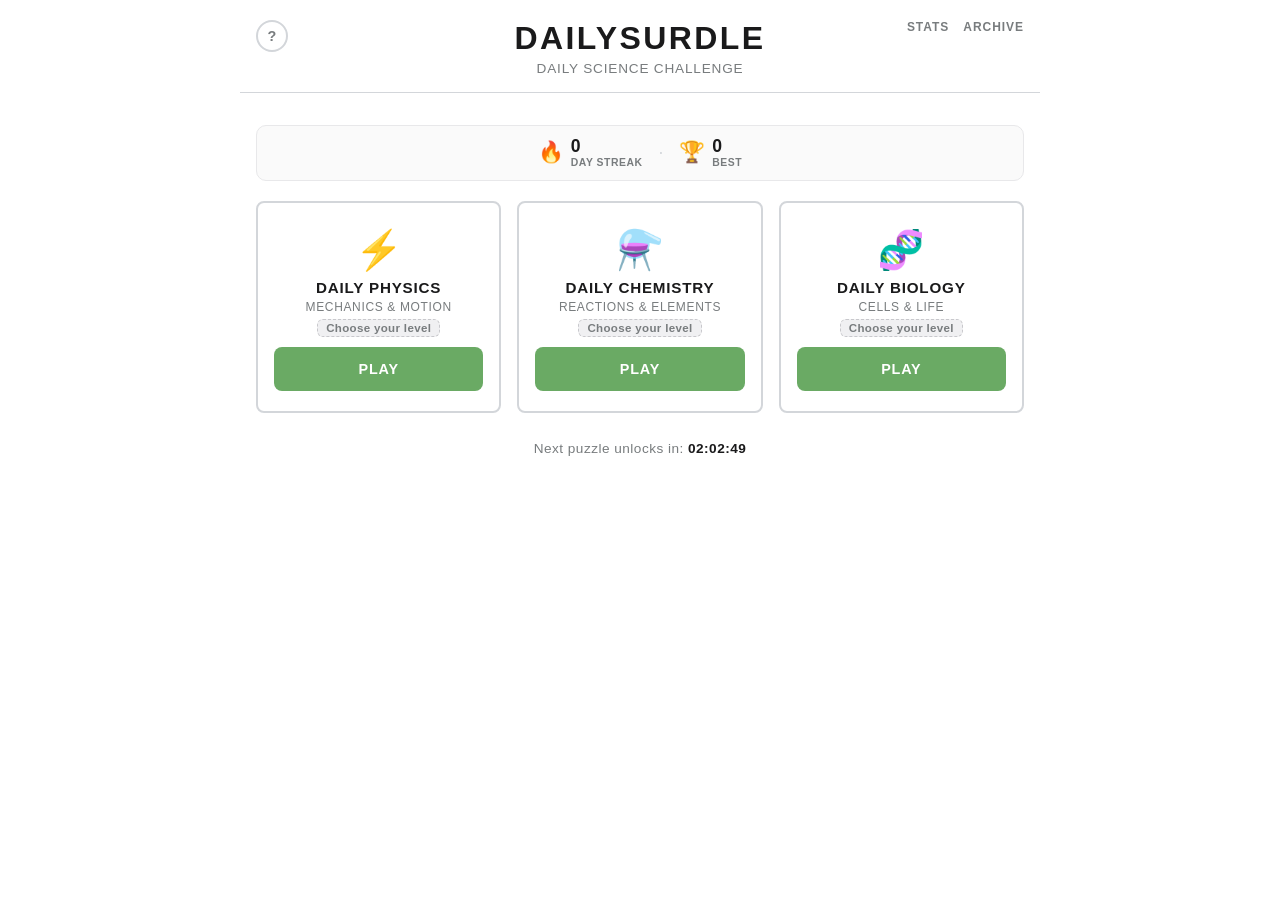
==== commit df1b9caf: "updated site Co-Authored-By: Claude Sonnet 4.6 <noreply@anthropic.com>" ====
--- a/index.html
+++ b/index.html
@@ -20,7 +20,7 @@
   <meta name="twitter:image" content="https://dailysurdle.netlify.app/og-image.svg">
 
   <link rel="icon" href="favicon.svg" type="image/svg+xml">
-  <link rel="stylesheet" href="style.css?v=5">
+  <link rel="stylesheet" href="style.css?v=7">
 </head>
 <body class="home-page">
   <header>
@@ -158,6 +158,6 @@
   <script src="physics-data.js?v=5"></script>
   <script src="chemistry-data.js?v=6"></script>
   <script src="biology-data.js?v=5"></script>
-  <script src="script.js?v=6"></script>
+  <script src="script.js?v=8"></script>
 </body>
 </html>
--- a/style.css
+++ b/style.css
@@ -676,6 +676,247 @@
   .stat-bar-label      { font-size: 0.76rem; }
 }
 
+/* ===== Solve Timer Badge ===== */
+.timer-wrap {
+  display: flex;
+  align-items: center;
+  justify-content: flex-end;
+  gap: 7px;
+  padding: 6px 2px 2px;
+  font-size: 0.88rem;
+  font-weight: 700;
+  color: #555;
+  letter-spacing: 0.03em;
+  transition: color 0.2s;
+}
+
+.timer-wrap[hidden] { display: none; }
+
+.timer-icon { font-size: 1rem; line-height: 1; }
+
+#solve-timer {
+  font-variant-numeric: tabular-nums;
+  min-width: 38px;
+}
+
+.timer-done { color: #6aaa64; }
+
+/* ===== Daily Leaderboard ===== */
+.daily-lb {
+  border-top: 2px solid #e8e8ea;
+  margin-top: 8px;
+  padding-top: 18px;
+}
+
+.daily-lb[hidden] { display: none; }
+
+/* Name entry */
+.lb-name-entry {
+  background: #f7f7f8;
+  border: 1.5px solid #e8e8ea;
+  border-radius: 10px;
+  padding: 16px;
+  margin-bottom: 14px;
+}
+
+.lb-your-time-row {
+  display: flex;
+  align-items: baseline;
+  gap: 8px;
+  margin-bottom: 12px;
+}
+
+.lb-your-time-label {
+  font-size: 0.85rem;
+  color: #555;
+}
+
+.lb-your-time-val {
+  font-size: 1.5rem;
+  font-weight: 800;
+  color: #1a1a1b;
+  letter-spacing: -0.02em;
+}
+
+.lb-name-form {
+  display: flex;
+  gap: 8px;
+  margin-bottom: 8px;
+}
+
+.lb-name-input {
+  flex: 1;
+  padding: 10px 12px;
+  font-family: inherit;
+  font-size: 0.92rem;
+  color: #1a1a1b;
+  border: 2px solid #d3d6da;
+  border-radius: 7px;
+  background: #fff;
+  outline: none;
+  transition: border-color 0.1s;
+}
+
+.lb-name-input:focus { border-color: #6aaa64; }
+
+.lb-name-submit-btn {
+  padding: 10px 16px;
+  background: #6aaa64;
+  color: #fff;
+  font-family: inherit;
+  font-size: 0.85rem;
+  font-weight: 700;
+  border: none;
+  border-radius: 7px;
+  cursor: pointer;
+  white-space: nowrap;
+  transition: background 0.1s;
+}
+
+.lb-name-submit-btn:hover { background: #538d4e; }
+
+.lb-skip-btn {
+  background: none;
+  border: none;
+  font-family: inherit;
+  font-size: 0.78rem;
+  color: #787c7e;
+  cursor: pointer;
+  padding: 2px 0;
+  text-decoration: underline;
+  text-underline-offset: 2px;
+}
+
+.lb-skip-btn:hover { color: #555; }
+
+/* Rank badge */
+.lb-rank-badge {
+  text-align: center;
+  padding: 10px 16px;
+  background: #fffdf0;
+  border: 2px solid #ffd54f;
+  border-radius: 8px;
+  font-size: 0.95rem;
+  font-weight: 700;
+  color: #1a1a1b;
+  margin-bottom: 12px;
+  animation: fadeIn 0.25s ease;
+}
+
+.lb-rank-badge[hidden] { display: none; }
+
+/* Table header row */
+.lb-table-header {
+  display: flex;
+  align-items: center;
+  justify-content: space-between;
+  margin-bottom: 8px;
+}
+
+.lb-title {
+  font-size: 0.78rem;
+  font-weight: 700;
+  letter-spacing: 0.06em;
+  text-transform: uppercase;
+  color: #555;
+}
+
+.lb-note {
+  font-size: 0.68rem;
+  color: #b0b4b8;
+  font-style: italic;
+}
+
+.lb-device-note {
+  font-size: 0.75rem;
+  color: #b0b4b8;
+  font-style: italic;
+  margin-bottom: 10px;
+}
+
+/* Leaderboard table */
+.lb-table {
+  width: 100%;
+  border-collapse: collapse;
+  font-size: 0.83rem;
+}
+
+.lb-table th {
+  text-align: left;
+  padding: 6px 8px;
+  font-size: 0.68rem;
+  font-weight: 700;
+  letter-spacing: 0.05em;
+  text-transform: uppercase;
+  color: #787c7e;
+  border-bottom: 2px solid #e8e8ea;
+}
+
+.lb-table td {
+  padding: 9px 8px;
+  border-bottom: 1px solid #f0f0f2;
+  vertical-align: middle;
+}
+
+.lb-table tbody tr:last-child td { border-bottom: none; }
+
+.lb-table tbody tr:hover { background: #fafafa; }
+
+.lb-row--me { background: #fffdf0 !important; font-weight: 700; }
+.lb-row--me td { border-bottom-color: #ffd54f; }
+
+.lb-rank-cell  { width: 44px; font-size: 1rem; text-align: center; }
+.lb-name-cell  { font-weight: 600; color: #1a1a1b; }
+.lb-time-cell  { font-variant-numeric: tabular-nums; font-weight: 700;
+                  color: #538d4e; white-space: nowrap; }
+.lb-diff-cell  { text-align: right; }
+
+.lb-empty {
+  text-align: center;
+  color: #b0b4b8;
+  font-style: italic;
+  padding: 20px 8px !important;
+}
+
+/* All-time leaderboard tabs */
+.lb-tabs {
+  display: flex;
+  gap: 4px;
+  margin-bottom: 12px;
+  flex-wrap: wrap;
+}
+
+.lb-tab {
+  padding: 6px 14px;
+  background: #f0f0f2;
+  border: 1.5px solid #e0e0e3;
+  border-radius: 20px;
+  font-family: inherit;
+  font-size: 0.75rem;
+  font-weight: 700;
+  letter-spacing: 0.04em;
+  text-transform: uppercase;
+  color: #787c7e;
+  cursor: pointer;
+  transition: background 0.1s, color 0.1s, border-color 0.1s;
+}
+
+.lb-tab:hover { background: #e8e8ea; color: #555; }
+
+.lb-tab--active {
+  background: #1a1a1b;
+  border-color: #1a1a1b;
+  color: #fff;
+}
+
+.lb-table--alltime .lb-name-cell { font-weight: 400; }
+
+@media (max-width: 480px) {
+  .lb-name-form { flex-wrap: wrap; }
+  .lb-name-input { min-width: 0; }
+  .lb-name-submit-btn { width: 100%; }
+}
+
 /* Archive tabs */
 .tabs {
   display: flex;
@@ -1159,6 +1400,36 @@
 
 .learn-more-link:hover {
   text-decoration: underline;
+}
+
+/* ===== Share button ===== */
+.share-btn {
+  display: block;
+  width: 100%;
+  margin-top: 14px;
+  padding: 13px 20px;
+  background: #1a1a2e;
+  color: #fff;
+  font-size: 1rem;
+  font-weight: 700;
+  border: none;
+  border-radius: 8px;
+  cursor: pointer;
+  letter-spacing: 0.03em;
+  transition: background 0.15s, transform 0.1s;
+}
+.share-btn:hover {
+  background: #16213e;
+  transform: translateY(-1px);
+}
+.share-btn:active {
+  transform: translateY(0);
+}
+.share-btn--copied {
+  background: #538d4e !important;
+}
+.share-btn--error {
+  background: #c0392b !important;
 }
 
 /* ===== Animations ===== */
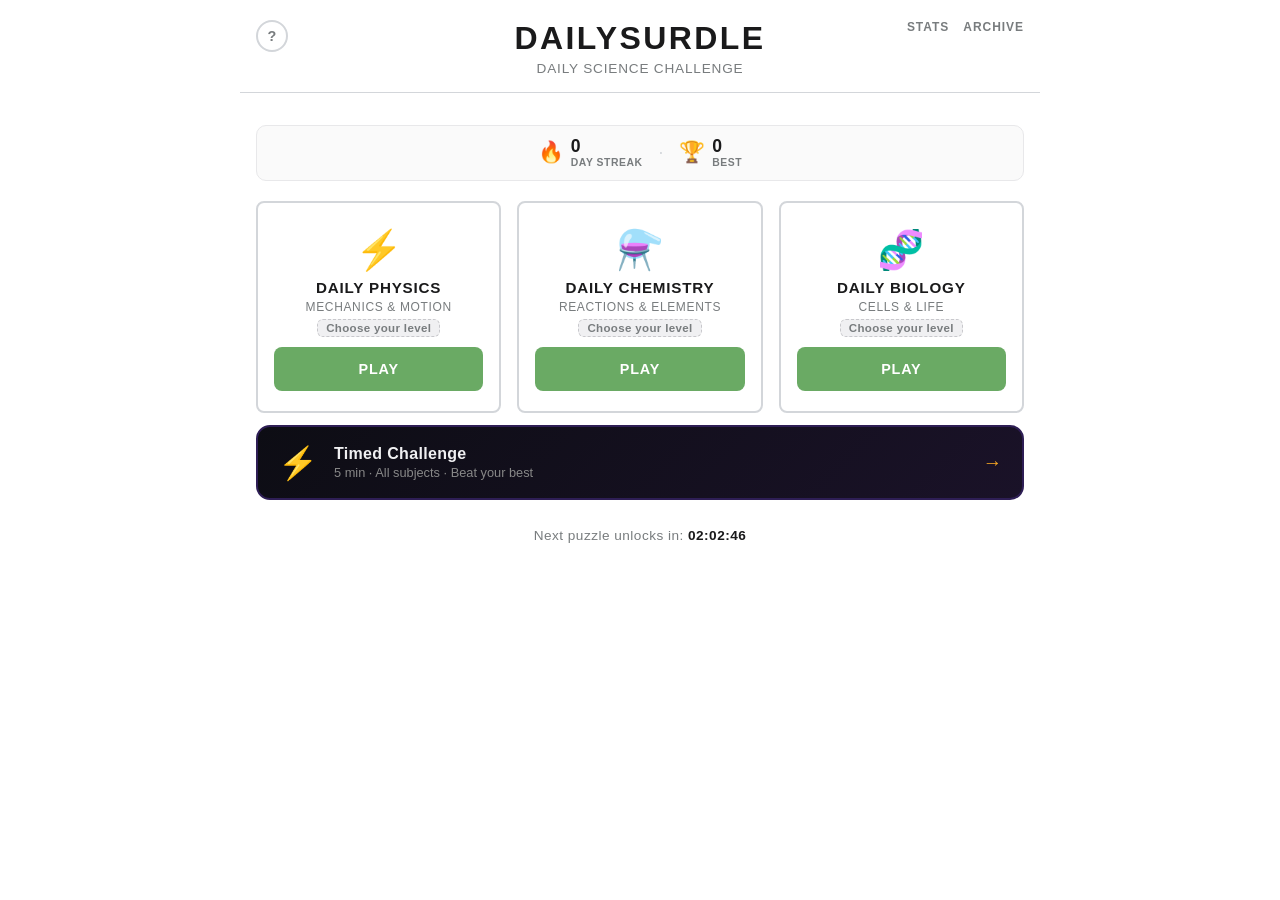
==== commit 6a8dd6f3: "updated site Co-Authored-By: Claude Sonnet 4.6 <noreply@anthropic.com>" ====
--- a/index.html
+++ b/index.html
@@ -85,6 +85,15 @@
       </div>
     </div>
 
+    <a href="challenge.html" class="challenge-tile">
+      <div class="challenge-tile-icon">⚡</div>
+      <div class="challenge-tile-info">
+        <div class="challenge-tile-title">Timed Challenge</div>
+        <div class="challenge-tile-sub">5 min · All subjects · Beat your best</div>
+      </div>
+      <span class="challenge-tile-arrow">→</span>
+    </a>
+
     <p class="countdown-label">Next puzzle unlocks in: <span id="countdown">--:--:--</span></p>
   </main>
 
--- a/style.css
+++ b/style.css
@@ -1743,3 +1743,406 @@
     padding: 13px 15px;
   }
 }
+
+
+/* =====================================================
+   TIMED CHALLENGE
+   ===================================================== */
+
+/* Page base */
+.challenge-page {
+  min-height: 100vh;
+  background: #0d0d14;
+  color: #f0f0f2;
+  display: flex;
+  flex-direction: column;
+}
+
+/* Header bar */
+.challenge-header-bar {
+  display: flex;
+  align-items: center;
+  justify-content: space-between;
+  padding: 14px 20px;
+  background: #16161f;
+  border-bottom: 1px solid #2a2a3a;
+  position: sticky;
+  top: 0;
+  z-index: 10;
+}
+
+.challenge-back-link {
+  color: #888;
+  font-size: 0.85rem;
+  font-weight: 600;
+  text-decoration: none;
+  letter-spacing: 0.02em;
+}
+.challenge-back-link:hover { color: #ccc; }
+
+/* Live stats (timer + score in header) */
+.challenge-live-stats {
+  display: flex;
+  align-items: center;
+  gap: 18px;
+}
+.challenge-live-stats[hidden] { display: none; }
+
+.challenge-timer {
+  font-size: 1.5rem;
+  font-weight: 800;
+  font-variant-numeric: tabular-nums;
+  color: #f0f0f2;
+  letter-spacing: 0.02em;
+  transition: color 0.3s;
+}
+.challenge-timer--warning { color: #f5a623; }
+.challenge-timer--danger  { color: #e05555; animation: timer-pulse 0.6s ease-in-out infinite alternate; }
+
+@keyframes timer-pulse {
+  from { opacity: 1; }
+  to   { opacity: 0.6; }
+}
+
+.challenge-score {
+  font-size: 1rem;
+  font-weight: 700;
+  color: #6aaa64;
+  letter-spacing: 0.02em;
+}
+
+/* ---- Screens ---- */
+.challenge-screen {
+  flex: 1;
+  display: flex;
+  flex-direction: column;
+  align-items: center;
+  justify-content: center;
+  padding: 28px 20px 40px;
+  max-width: 540px;
+  margin: 0 auto;
+  width: 100%;
+}
+.challenge-screen[hidden] { display: none; }
+
+/* ---- Start screen ---- */
+.challenge-start-icon {
+  font-size: 3.5rem;
+  line-height: 1;
+  margin-bottom: 14px;
+}
+
+.challenge-start-title {
+  font-size: 2rem;
+  font-weight: 900;
+  letter-spacing: 0.03em;
+  color: #fff;
+  margin-bottom: 8px;
+}
+
+.challenge-start-sub {
+  font-size: 1rem;
+  color: #aaa;
+  margin-bottom: 22px;
+  text-align: center;
+}
+.challenge-start-sub strong { color: #f5a623; }
+
+.challenge-rules {
+  list-style: none;
+  width: 100%;
+  background: #1a1a28;
+  border-radius: 12px;
+  padding: 18px 20px;
+  margin-bottom: 22px;
+  display: flex;
+  flex-direction: column;
+  gap: 10px;
+}
+.challenge-rules li {
+  font-size: 0.92rem;
+  color: #c8c8d0;
+  line-height: 1.5;
+}
+
+/* Personal best preview on start screen */
+.challenge-best-preview {
+  display: flex;
+  flex-direction: column;
+  align-items: center;
+  margin-bottom: 20px;
+  background: #1a1a28;
+  border: 1px solid #2e2e45;
+  border-radius: 10px;
+  padding: 10px 28px;
+}
+.challenge-best-preview[hidden] { display: none; }
+.challenge-best-preview-label {
+  font-size: 0.72rem;
+  color: #888;
+  text-transform: uppercase;
+  letter-spacing: 0.08em;
+}
+.challenge-best-preview-num {
+  font-size: 2rem;
+  font-weight: 900;
+  color: #f5a623;
+}
+
+/* Start / Play-again button */
+.challenge-start-btn {
+  display: block;
+  width: 100%;
+  max-width: 320px;
+  padding: 16px;
+  background: linear-gradient(135deg, #e65100, #f5a623);
+  color: #fff;
+  font-size: 1.1rem;
+  font-weight: 800;
+  border: none;
+  border-radius: 12px;
+  cursor: pointer;
+  letter-spacing: 0.04em;
+  text-transform: uppercase;
+  transition: filter 0.15s, transform 0.1s;
+  margin-top: 4px;
+}
+.challenge-start-btn:hover  { filter: brightness(1.1); transform: translateY(-2px); }
+.challenge-start-btn:active { transform: translateY(0); }
+
+/* ---- Game screen ---- */
+.challenge-question-wrap {
+  width: 100%;
+}
+
+.challenge-q-enter {
+  animation: q-slide-in 0.22s ease-out both;
+}
+@keyframes q-slide-in {
+  from { opacity: 0; transform: translateY(12px); }
+  to   { opacity: 1; transform: translateY(0); }
+}
+
+/* Subject badge */
+.challenge-subject-badge {
+  display: inline-block;
+  font-size: 0.78rem;
+  font-weight: 700;
+  text-transform: uppercase;
+  letter-spacing: 0.08em;
+  padding: 3px 10px;
+  border-radius: 20px;
+  margin-bottom: 14px;
+}
+.challenge-subject-badge--physics   { background: #1a3a5c; color: #7ec8f5; }
+.challenge-subject-badge--chemistry { background: #3a2e00; color: #f5d06a; }
+.challenge-subject-badge--biology   { background: #0f3320; color: #74d49a; }
+
+/* Question text */
+.challenge-question-text {
+  font-size: 1.15rem;
+  font-weight: 700;
+  color: #f0f0f2;
+  line-height: 1.5;
+  margin-bottom: 20px;
+}
+
+/* Options */
+.challenge-options {
+  display: flex;
+  flex-direction: column;
+  gap: 10px;
+}
+
+.challenge-option {
+  width: 100%;
+  padding: 14px 18px;
+  background: #1e1e2e;
+  border: 2px solid #2e2e45;
+  border-radius: 10px;
+  color: #e8e8f0;
+  font-size: 0.97rem;
+  font-weight: 500;
+  text-align: left;
+  cursor: pointer;
+  transition: background 0.1s, border-color 0.1s, transform 0.1s;
+  line-height: 1.4;
+}
+.challenge-option:hover:not(:disabled) {
+  background: #252538;
+  border-color: #4a4a70;
+  transform: translateX(3px);
+}
+.challenge-option--correct {
+  background: #1a3a22 !important;
+  border-color: #6aaa64 !important;
+  color: #9dd99a !important;
+}
+.challenge-option--wrong {
+  background: #3a1a1a !important;
+  border-color: #e05555 !important;
+  color: #f08080 !important;
+}
+
+/* ---- Results screen ---- */
+.challenge-results {
+  text-align: center;
+  gap: 10px;
+}
+
+.challenge-results-icon {
+  font-size: 3rem;
+  line-height: 1;
+  margin-bottom: 8px;
+}
+
+.challenge-results-title {
+  font-size: 1.8rem;
+  font-weight: 900;
+  color: #fff;
+  margin-bottom: 6px;
+}
+
+.challenge-results-final {
+  font-size: 1.3rem;
+  font-weight: 700;
+  color: #f0f0f2;
+}
+
+.challenge-results-accuracy {
+  font-size: 1rem;
+  color: #888;
+  margin-bottom: 6px;
+}
+
+.challenge-results-best {
+  background: #1a1a28;
+  border: 1px solid #2e2e45;
+  border-radius: 10px;
+  padding: 10px 24px;
+  font-size: 0.95rem;
+  color: #aaa;
+  font-weight: 600;
+  margin: 6px 0 16px;
+}
+.challenge-results-best.res-best--new {
+  background: #1f2e10;
+  border-color: #6aaa64;
+  color: #9dd99a;
+}
+
+/* Breakdown */
+.challenge-results-breakdown {
+  width: 100%;
+  background: #1a1a28;
+  border-radius: 12px;
+  padding: 16px 18px;
+  margin-bottom: 18px;
+  display: flex;
+  flex-direction: column;
+  gap: 10px;
+}
+
+.res-breakdown-row {
+  display: grid;
+  grid-template-columns: 1fr auto 120px auto;
+  align-items: center;
+  gap: 10px;
+}
+
+.res-breakdown-label {
+  font-size: 0.9rem;
+  font-weight: 700;
+  color: #d0d0e0;
+}
+
+.res-breakdown-score {
+  font-size: 0.85rem;
+  font-weight: 700;
+  color: #888;
+  white-space: nowrap;
+}
+
+.res-breakdown-bar-track {
+  height: 6px;
+  background: #2e2e45;
+  border-radius: 3px;
+  overflow: hidden;
+}
+.res-breakdown-bar-fill {
+  height: 100%;
+  background: #6aaa64;
+  border-radius: 3px;
+  transition: width 0.6s ease;
+}
+
+.res-breakdown-pct {
+  font-size: 0.8rem;
+  color: #6aaa64;
+  font-weight: 700;
+  text-align: right;
+  white-space: nowrap;
+}
+
+.challenge-play-again-btn {
+  width: 100%;
+  max-width: 320px;
+  margin-top: 4px;
+}
+
+.challenge-home-link {
+  display: block;
+  margin-top: 14px;
+  font-size: 0.85rem;
+  color: #666;
+  text-decoration: none;
+  font-weight: 600;
+}
+.challenge-home-link:hover { color: #aaa; }
+
+/* ---- Challenge tile on home page ---- */
+.challenge-tile {
+  display: flex;
+  align-items: center;
+  gap: 16px;
+  background: linear-gradient(135deg, #0d0d14 0%, #1a1228 100%);
+  border: 2px solid #2e1e55;
+  border-radius: 14px;
+  padding: 18px 20px;
+  text-decoration: none;
+  transition: border-color 0.15s, transform 0.15s;
+  margin-top: 12px;
+}
+.challenge-tile:hover {
+  border-color: #f5a623;
+  transform: translateY(-2px);
+}
+.challenge-tile-icon {
+  font-size: 2rem;
+  line-height: 1;
+  flex-shrink: 0;
+}
+.challenge-tile-info { flex: 1; }
+.challenge-tile-title {
+  font-size: 1rem;
+  font-weight: 800;
+  color: #f0f0f2;
+  letter-spacing: 0.02em;
+}
+.challenge-tile-sub {
+  font-size: 0.8rem;
+  color: #888;
+  margin-top: 2px;
+}
+.challenge-tile-arrow {
+  font-size: 1.2rem;
+  color: #f5a623;
+  font-weight: 700;
+}
+
+@media (max-width: 420px) {
+  .challenge-timer { font-size: 1.25rem; }
+  .challenge-score { font-size: 0.88rem; }
+  .challenge-question-text { font-size: 1.05rem; }
+  .res-breakdown-row { grid-template-columns: 1fr auto 80px auto; gap: 8px; }
+}
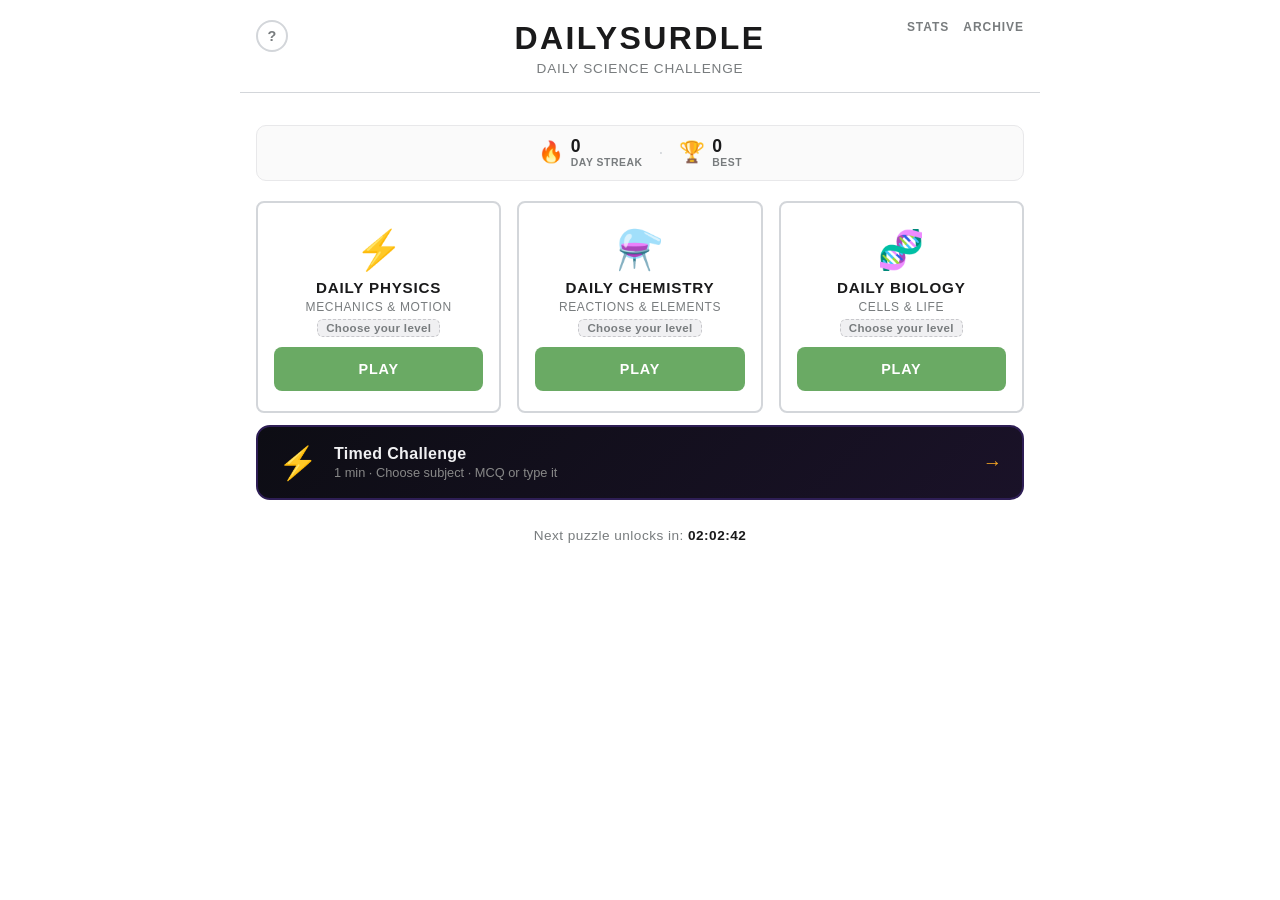
==== commit 5eab64ba: "updated site Co-Authored-By: Claude Sonnet 4.6 <noreply@anthropic.com>" ====
--- a/index.html
+++ b/index.html
@@ -20,7 +20,7 @@
   <meta name="twitter:image" content="https://dailysurdle.netlify.app/og-image.svg">
 
   <link rel="icon" href="favicon.svg" type="image/svg+xml">
-  <link rel="stylesheet" href="style.css?v=7">
+  <link rel="stylesheet" href="style.css?v=8">
 </head>
 <body class="home-page">
   <header>
@@ -89,7 +89,7 @@
       <div class="challenge-tile-icon">⚡</div>
       <div class="challenge-tile-info">
         <div class="challenge-tile-title">Timed Challenge</div>
-        <div class="challenge-tile-sub">5 min · All subjects · Beat your best</div>
+        <div class="challenge-tile-sub">1 min · Choose subject · MCQ or type it</div>
       </div>
       <span class="challenge-tile-arrow">→</span>
     </a>
@@ -143,22 +143,22 @@
         <button class="diff-btn diff-btn--beginner" data-diff="beginner">
           <span class="diff-btn-name">Beginner</span>
           <span class="diff-btn-stars">⭐☆☆☆</span>
-          <span class="diff-btn-desc">Start here</span>
+          <span class="diff-btn-desc">High school entry level</span>
         </button>
         <button class="diff-btn diff-btn--easy" data-diff="easy">
           <span class="diff-btn-name">Easy</span>
           <span class="diff-btn-stars">⭐⭐☆☆</span>
-          <span class="diff-btn-desc">Perfect for warm-ups</span>
+          <span class="diff-btn-desc">High school standard</span>
         </button>
         <button class="diff-btn diff-btn--medium" data-diff="medium">
           <span class="diff-btn-name">Medium</span>
           <span class="diff-btn-stars">⭐⭐⭐☆</span>
-          <span class="diff-btn-desc">Balanced challenge</span>
+          <span class="diff-btn-desc">High school advanced / University intro</span>
         </button>
         <button class="diff-btn diff-btn--hard" data-diff="hard">
           <span class="diff-btn-name">Hard</span>
           <span class="diff-btn-stars">⭐⭐⭐⭐</span>
-          <span class="diff-btn-desc">Expert level</span>
+          <span class="diff-btn-desc">University advanced / Expert level</span>
         </button>
       </div>
     </div>
--- a/style.css
+++ b/style.css
@@ -2140,9 +2140,122 @@
   font-weight: 700;
 }
 
+/* ---- Subject / Mode pickers ---- */
+.challenge-picker-group {
+  width: 100%;
+  margin-bottom: 16px;
+}
+.challenge-picker-label {
+  font-size: 0.7rem;
+  font-weight: 700;
+  text-transform: uppercase;
+  letter-spacing: 0.1em;
+  color: #666;
+  margin-bottom: 7px;
+}
+.challenge-picker-row {
+  display: flex;
+  flex-wrap: wrap;
+  gap: 8px;
+}
+.challenge-pick-btn {
+  flex: 1;
+  min-width: 0;
+  padding: 9px 10px;
+  background: #1e1e2e;
+  border: 2px solid #2e2e45;
+  border-radius: 8px;
+  color: #aaa;
+  font-size: 0.82rem;
+  font-weight: 600;
+  cursor: pointer;
+  transition: background 0.12s, border-color 0.12s, color 0.12s;
+  white-space: nowrap;
+  text-align: center;
+}
+.challenge-pick-btn:hover {
+  background: #252538;
+  border-color: #4a4a70;
+  color: #ddd;
+}
+.challenge-pick-btn--active {
+  background: #252545;
+  border-color: #f5a623;
+  color: #f5a623;
+}
+.challenge-pick-btn--hard.challenge-pick-btn--active {
+  border-color: #e05555;
+  color: #f08080;
+  background: #2e1818;
+}
+
+/* ---- Type-it (hard mode) input ---- */
+.challenge-type-wrap {
+  display: flex;
+  flex-direction: column;
+  gap: 10px;
+}
+.challenge-type-input {
+  width: 100%;
+  padding: 14px 16px;
+  background: #1e1e2e;
+  border: 2px solid #3a3a5a;
+  border-radius: 10px;
+  color: #f0f0f2;
+  font-size: 1.05rem;
+  font-family: inherit;
+  outline: none;
+  transition: border-color 0.15s;
+}
+.challenge-type-input:focus {
+  border-color: #f5a623;
+}
+.challenge-type-wrap--correct .challenge-type-input {
+  border-color: #6aaa64 !important;
+  background: #1a3a22 !important;
+  color: #9dd99a !important;
+}
+.challenge-type-wrap--wrong .challenge-type-input {
+  border-color: #e05555 !important;
+  background: #3a1a1a !important;
+  color: #f08080 !important;
+}
+.challenge-type-submit {
+  align-self: flex-end;
+  padding: 11px 22px;
+  background: #f5a623;
+  border: none;
+  border-radius: 8px;
+  color: #000;
+  font-size: 0.9rem;
+  font-weight: 800;
+  cursor: pointer;
+  transition: filter 0.12s, transform 0.1s;
+  letter-spacing: 0.03em;
+}
+.challenge-type-submit:hover  { filter: brightness(1.1); transform: translateY(-1px); }
+.challenge-type-submit:active { transform: translateY(0); }
+.challenge-type-submit:disabled { opacity: 0.4; cursor: default; transform: none; }
+.challenge-type-hint {
+  font-size: 0.75rem;
+  color: #666;
+  font-style: italic;
+}
+.challenge-type-wrap--correct .challenge-type-hint { color: #6aaa64; font-style: normal; font-weight: 700; }
+.challenge-type-wrap--wrong   .challenge-type-hint { color: #e05555; font-style: normal; font-weight: 700; }
+.challenge-type-reveal {
+  font-size: 0.88rem;
+  color: #f0f0f2;
+  background: #252538;
+  border-radius: 6px;
+  padding: 8px 12px;
+  border-left: 3px solid #6aaa64;
+}
+
 @media (max-width: 420px) {
   .challenge-timer { font-size: 1.25rem; }
   .challenge-score { font-size: 0.88rem; }
   .challenge-question-text { font-size: 1.05rem; }
   .res-breakdown-row { grid-template-columns: 1fr auto 80px auto; gap: 8px; }
-}
+  .challenge-pick-btn { font-size: 0.76rem; padding: 8px 6px; }
+}
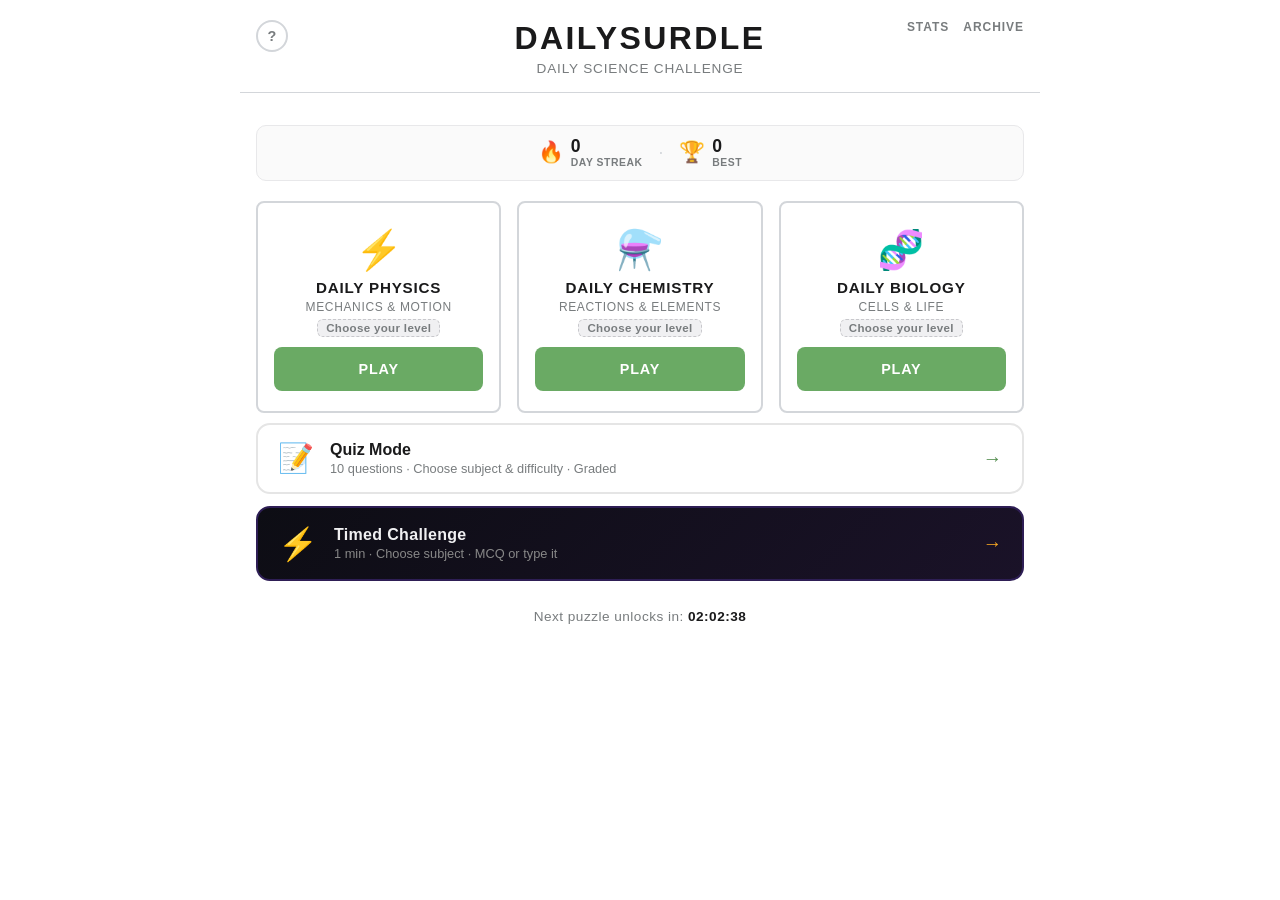
==== commit 09d3002d: "Add Quiz Mode, Timed Challenge, and social sharing - New Quiz Mode: 10-question graded quiz with sub" ====
--- a/index.html
+++ b/index.html
@@ -20,7 +20,7 @@
   <meta name="twitter:image" content="https://dailysurdle.netlify.app/og-image.svg">
 
   <link rel="icon" href="favicon.svg" type="image/svg+xml">
-  <link rel="stylesheet" href="style.css?v=8">
+  <link rel="stylesheet" href="style.css?v=9">
 </head>
 <body class="home-page">
   <header>
@@ -84,6 +84,15 @@
         <a href="biology.html" class="play-btn">Play</a>
       </div>
     </div>
+
+    <a href="quiz.html" class="quiz-tile">
+      <div class="quiz-tile-icon">📝</div>
+      <div class="quiz-tile-info">
+        <div class="quiz-tile-title">Quiz Mode</div>
+        <div class="quiz-tile-sub">10 questions · Choose subject &amp; difficulty · Graded</div>
+      </div>
+      <span class="quiz-tile-arrow">→</span>
+    </a>
 
     <a href="challenge.html" class="challenge-tile">
       <div class="challenge-tile-icon">⚡</div>
--- a/style.css
+++ b/style.css
@@ -2259,3 +2259,393 @@
   .res-breakdown-row { grid-template-columns: 1fr auto 80px auto; gap: 8px; }
   .challenge-pick-btn { font-size: 0.76rem; padding: 8px 6px; }
 }
+
+
+/* =====================================================
+   QUIZ MODE
+   ===================================================== */
+
+.quiz-page {
+  background: #f4f4f0;
+  min-height: 100vh;
+}
+
+/* Header */
+.quiz-header-bar {
+  display: flex;
+  align-items: center;
+  justify-content: space-between;
+  padding: 14px 20px;
+  background: #fff;
+  border-bottom: 1px solid #e5e5e5;
+  position: sticky;
+  top: 0;
+  z-index: 10;
+}
+.quiz-back-link {
+  color: #787c7e;
+  font-size: 0.85rem;
+  font-weight: 600;
+  text-decoration: none;
+}
+.quiz-back-link:hover { color: #333; }
+.quiz-header-title {
+  font-size: 0.8rem;
+  font-weight: 700;
+  color: #aaa;
+  text-transform: uppercase;
+  letter-spacing: 0.06em;
+}
+
+/* Screens */
+.quiz-screen {
+  display: flex;
+  justify-content: center;
+  padding: 28px 16px 60px;
+}
+.quiz-screen[hidden] { display: none; }
+.quiz-screen-inner {
+  width: 100%;
+  max-width: 520px;
+}
+
+/* ---- Setup ---- */
+.quiz-setup-icon  { font-size: 2.8rem; text-align: center; margin-bottom: 10px; }
+.quiz-setup-title { font-size: 1.9rem; font-weight: 900; text-align: center; color: #1a1a1b; margin-bottom: 6px; }
+.quiz-setup-sub   { font-size: 0.9rem; color: #787c7e; text-align: center; margin-bottom: 26px; }
+
+.quiz-setup-group  { margin-bottom: 18px; }
+.quiz-setup-label  {
+  font-size: 0.7rem; font-weight: 700; text-transform: uppercase;
+  letter-spacing: 0.1em; color: #aaa; margin-bottom: 8px;
+}
+
+/* Subject picker */
+.quiz-pick-row {
+  display: flex;
+  flex-wrap: wrap;
+  gap: 8px;
+}
+.quiz-pick-btn {
+  flex: 1;
+  min-width: 0;
+  padding: 10px 8px;
+  background: #fff;
+  border: 2px solid #e5e5e5;
+  border-radius: 8px;
+  color: #555;
+  font-size: 0.82rem;
+  font-weight: 600;
+  cursor: pointer;
+  text-align: center;
+  white-space: nowrap;
+  transition: border-color 0.12s, color 0.12s;
+}
+.quiz-pick-btn:hover { border-color: #bbb; color: #222; }
+.quiz-pick-btn--active { border-color: #538d4e; color: #538d4e; background: #f0f9f0; }
+
+/* Difficulty picker */
+.quiz-diff-row { display: flex; flex-direction: column; gap: 8px; }
+.quiz-diff-btn {
+  display: flex;
+  align-items: center;
+  justify-content: space-between;
+  padding: 13px 16px;
+  background: #fff;
+  border: 2px solid #e5e5e5;
+  border-radius: 10px;
+  cursor: pointer;
+  text-align: left;
+  transition: border-color 0.12s, background 0.12s;
+}
+.quiz-diff-btn:hover { border-color: #bbb; }
+.quiz-diff-btn--active { border-color: #538d4e; background: #f0f9f0; }
+.quiz-diff-name { font-size: 0.95rem; font-weight: 700; color: #1a1a1b; }
+.quiz-diff-sub  { font-size: 0.76rem; color: #787c7e; }
+
+/* Start button */
+.quiz-start-btn {
+  display: block;
+  width: 100%;
+  margin-top: 22px;
+  padding: 15px;
+  background: #538d4e;
+  color: #fff;
+  font-size: 1rem;
+  font-weight: 800;
+  border: none;
+  border-radius: 10px;
+  cursor: pointer;
+  letter-spacing: 0.03em;
+  transition: filter 0.12s, transform 0.1s;
+}
+.quiz-start-btn:hover  { filter: brightness(1.08); transform: translateY(-1px); }
+.quiz-start-btn:active { transform: translateY(0); }
+
+/* ---- Game ---- */
+.quiz-top-bar {
+  display: flex;
+  align-items: flex-start;
+  gap: 12px;
+  margin-bottom: 14px;
+}
+.quiz-progress-wrap { flex: 1; }
+.quiz-progress-track {
+  height: 7px;
+  background: #e5e5e5;
+  border-radius: 4px;
+  overflow: hidden;
+  margin-bottom: 6px;
+}
+.quiz-progress-fill {
+  height: 100%;
+  background: linear-gradient(90deg, #538d4e, #6aaa64);
+  border-radius: 4px;
+  transition: width 0.4s ease;
+  width: 0;
+}
+.quiz-q-counter  { font-size: 0.8rem; color: #787c7e; font-weight: 600; }
+.quiz-score-live { font-size: 0.9rem; font-weight: 700; color: #538d4e; white-space: nowrap; padding-top: 2px; }
+
+/* Question card */
+.quiz-question-card {
+  background: #fff;
+  border-radius: 14px;
+  padding: 22px 20px 18px;
+  box-shadow: 0 2px 14px rgba(0,0,0,0.07);
+  margin-bottom: 12px;
+}
+.quiz-q-enter { animation: quiz-card-in 0.22s ease-out both; }
+@keyframes quiz-card-in {
+  from { opacity: 0; transform: translateY(10px); }
+  to   { opacity: 1; transform: translateY(0); }
+}
+.quiz-question-text {
+  font-size: 1.08rem;
+  font-weight: 700;
+  color: #1a1a1b;
+  line-height: 1.55;
+  margin-bottom: 16px;
+}
+
+/* Options */
+.quiz-options { display: flex; flex-direction: column; gap: 9px; }
+.quiz-option {
+  width: 100%;
+  padding: 13px 16px;
+  background: #f8f8f6;
+  border: 2px solid #e5e5e5;
+  border-radius: 9px;
+  color: #1a1a1b;
+  font-size: 0.95rem;
+  font-weight: 500;
+  text-align: left;
+  cursor: pointer;
+  line-height: 1.4;
+  transition: border-color 0.1s, background 0.1s, transform 0.1s;
+  font-family: inherit;
+}
+.quiz-option:hover:not(:disabled) {
+  border-color: #bbb;
+  background: #f0f0ec;
+  transform: translateX(3px);
+}
+.quiz-option:disabled { cursor: default; }
+.quiz-option--correct { background: #e8f5e9 !important; border-color: #538d4e !important; color: #1b5e20 !important; font-weight: 700 !important; }
+.quiz-option--wrong   { background: #fce4ec !important; border-color: #d95f5f !important; color: #b71c1c !important; }
+
+/* Feedback */
+.quiz-feedback {
+  margin-top: 12px;
+  padding: 10px 14px;
+  border-radius: 8px;
+  font-size: 0.88rem;
+  font-weight: 600;
+  line-height: 1.5;
+}
+.quiz-feedback[hidden] { display: none; }
+.quiz-feedback--correct { background: #e8f5e9; color: #1b5e20; border-left: 3px solid #538d4e; }
+.quiz-feedback--wrong   { background: #fce4ec; color: #b71c1c; border-left: 3px solid #d95f5f; }
+
+/* Hint area */
+.quiz-hint-area { margin-bottom: 12px; }
+.quiz-hint-btn {
+  padding: 9px 14px;
+  background: transparent;
+  border: 2px solid #f5a623;
+  border-radius: 8px;
+  color: #c68000;
+  font-size: 0.85rem;
+  font-weight: 700;
+  cursor: pointer;
+  font-family: inherit;
+  transition: background 0.12s;
+}
+.quiz-hint-btn:hover:not(:disabled) { background: #fff8e6; }
+.quiz-hint-btn:disabled { opacity: 0.4; cursor: default; }
+.quiz-hint-cost { font-weight: 400; opacity: 0.8; }
+
+.quiz-hints-shown { display: flex; flex-direction: column; gap: 6px; margin-top: 8px; }
+.quiz-hint-item {
+  background: #fff8e6;
+  border-left: 3px solid #f5a623;
+  border-radius: 0 6px 6px 0;
+  padding: 8px 12px;
+  font-size: 0.85rem;
+  color: #5a4000;
+  line-height: 1.5;
+}
+
+/* Next button */
+.quiz-next-btn {
+  display: block;
+  width: 100%;
+  padding: 14px;
+  background: #1a1a1b;
+  color: #fff;
+  font-size: 1rem;
+  font-weight: 700;
+  border: none;
+  border-radius: 10px;
+  cursor: pointer;
+  letter-spacing: 0.02em;
+  transition: filter 0.12s, transform 0.1s;
+  font-family: inherit;
+}
+.quiz-next-btn[hidden] { display: none; }
+.quiz-next-btn:hover  { filter: brightness(1.35); transform: translateY(-1px); }
+.quiz-next-btn:active { transform: translateY(0); }
+
+/* ---- Results ---- */
+.quiz-results-inner { text-align: center; }
+.quiz-grade-circle {
+  display: inline-flex;
+  align-items: center;
+  justify-content: center;
+  width: 80px; height: 80px;
+  border-radius: 50%;
+  font-size: 2.2rem;
+  font-weight: 900;
+  color: #fff;
+  margin-bottom: 12px;
+  background: #538d4e;
+  box-shadow: 0 4px 16px rgba(0,0,0,0.15);
+}
+.quiz-results-score { font-size: 1.55rem; font-weight: 900; color: #1a1a1b; margin-bottom: 4px; }
+.quiz-results-label { font-size: 1rem; color: #787c7e; margin-bottom: 20px; }
+
+.quiz-results-summary {
+  background: #fff;
+  border-radius: 12px;
+  padding: 4px 20px;
+  margin-bottom: 20px;
+  text-align: left;
+  box-shadow: 0 2px 8px rgba(0,0,0,0.06);
+}
+.quiz-summary-row {
+  display: flex;
+  justify-content: space-between;
+  align-items: center;
+  padding: 12px 0;
+  border-bottom: 1px solid #f0f0ee;
+  font-size: 0.9rem;
+  color: #555;
+}
+.quiz-summary-row:last-child { border-bottom: none; }
+.quiz-summary-row--final { font-weight: 700; color: #1a1a1b; }
+.quiz-summary-row strong { color: #1a1a1b; }
+
+.quiz-breakdown-section { text-align: left; margin-bottom: 20px; }
+.quiz-breakdown-title {
+  font-size: 0.75rem;
+  font-weight: 700;
+  text-transform: uppercase;
+  letter-spacing: 0.08em;
+  color: #aaa;
+  margin-bottom: 10px;
+}
+.quiz-breakdown-row {
+  background: #fff;
+  border-radius: 9px;
+  padding: 10px 14px;
+  margin-bottom: 7px;
+  border-left: 4px solid #e5e5e5;
+  box-shadow: 0 1px 4px rgba(0,0,0,0.05);
+}
+.quiz-breakdown-row--correct { border-left-color: #538d4e; }
+.quiz-breakdown-row--wrong   { border-left-color: #d95f5f; }
+.quiz-breakdown-header {
+  display: flex;
+  align-items: flex-start;
+  gap: 7px;
+  font-size: 0.87rem;
+}
+.quiz-bd-num  { font-weight: 700; color: #bbb; min-width: 20px; flex-shrink: 0; }
+.quiz-bd-icon { font-weight: 800; flex-shrink: 0; }
+.quiz-breakdown-row--correct .quiz-bd-icon { color: #538d4e; }
+.quiz-breakdown-row--wrong   .quiz-bd-icon { color: #d95f5f; }
+.quiz-bd-text { flex: 1; color: #333; line-height: 1.45; }
+.quiz-breakdown-hint {
+  font-size: 0.72rem;
+  color: #c68000;
+  background: #fff8e6;
+  border-radius: 4px;
+  padding: 1px 6px;
+  white-space: nowrap;
+  flex-shrink: 0;
+}
+.quiz-breakdown-answer {
+  margin-top: 5px;
+  padding-left: 27px;
+  font-size: 0.82rem;
+  color: #538d4e;
+  font-weight: 600;
+}
+
+.quiz-results-actions {
+  display: flex;
+  flex-direction: column;
+  align-items: center;
+  gap: 12px;
+}
+.quiz-retake-btn { max-width: 280px; margin-top: 0; }
+.quiz-home-link  {
+  font-size: 0.85rem;
+  color: #787c7e;
+  text-decoration: none;
+  font-weight: 600;
+}
+.quiz-home-link:hover { color: #333; }
+
+/* ---- Quiz tile on home page ---- */
+.quiz-tile {
+  display: flex;
+  align-items: center;
+  gap: 16px;
+  background: #fff;
+  border: 2px solid #e5e5e5;
+  border-radius: 14px;
+  padding: 16px 20px;
+  text-decoration: none;
+  transition: border-color 0.15s, transform 0.15s;
+  margin-top: 10px;
+}
+.quiz-tile:hover { border-color: #538d4e; transform: translateY(-2px); }
+.quiz-tile-icon  { font-size: 1.8rem; line-height: 1; flex-shrink: 0; }
+.quiz-tile-info  { flex: 1; }
+.quiz-tile-title { font-size: 1rem; font-weight: 800; color: #1a1a1b; }
+.quiz-tile-sub   { font-size: 0.8rem; color: #787c7e; margin-top: 2px; }
+.quiz-tile-arrow { font-size: 1.2rem; color: #538d4e; font-weight: 700; }
+
+/* ---- Quiz stats on stats page ---- */
+.quiz-stats-grid {
+  display: grid;
+  grid-template-columns: repeat(3, 1fr);
+  gap: 10px;
+}
+
+@media (max-width: 480px) {
+  .quiz-pick-btn  { font-size: 0.76rem; padding: 9px 5px; }
+  .quiz-diff-sub  { display: none; }
+  .quiz-stats-grid { grid-template-columns: repeat(3, 1fr); }
+}
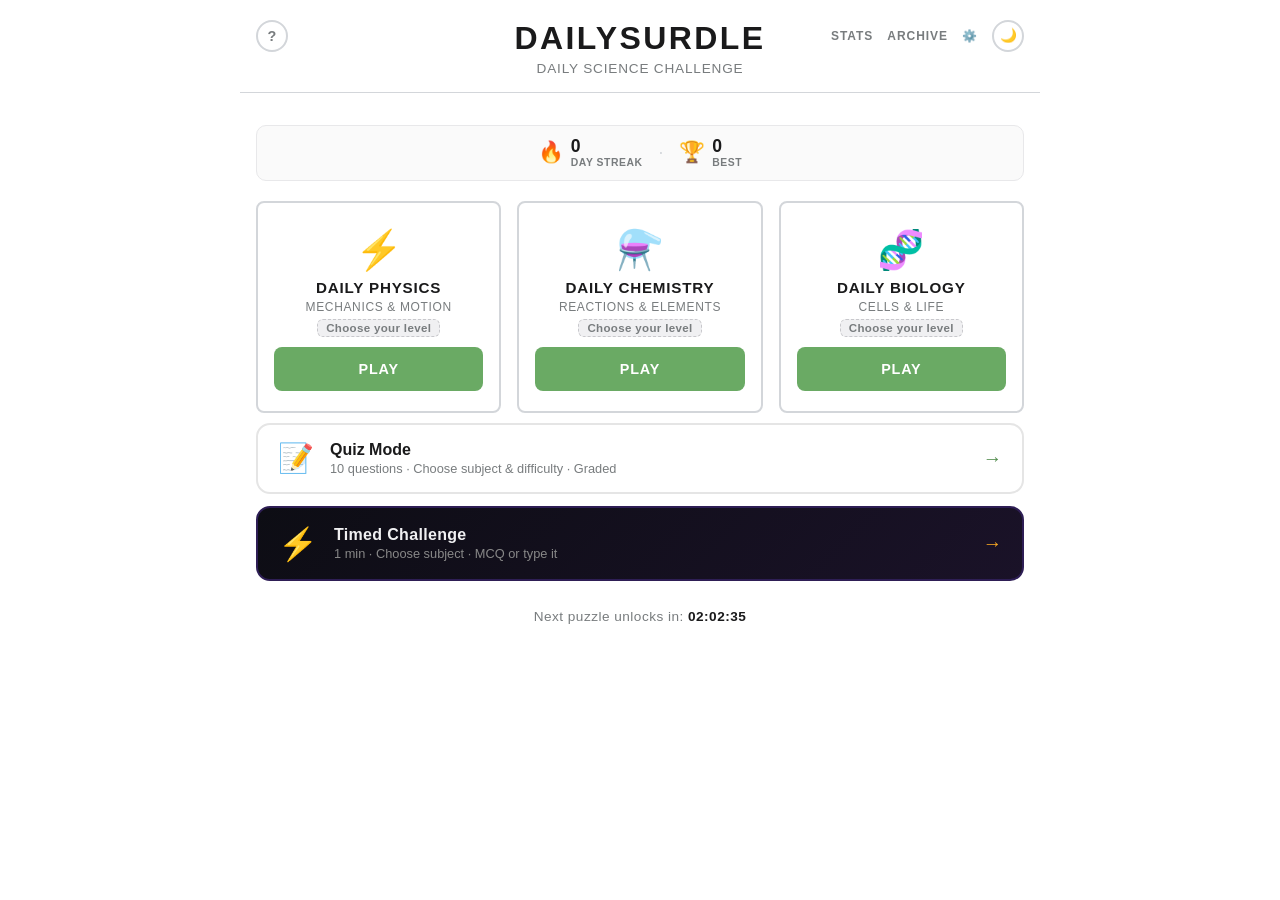
==== commit a030674e: "Add dark mode, colour themes, font size & settings page - New settings.html page with three customis" ====
--- a/index.html
+++ b/index.html
@@ -20,7 +20,9 @@
   <meta name="twitter:image" content="https://dailysurdle.netlify.app/og-image.svg">
 
   <link rel="icon" href="favicon.svg" type="image/svg+xml">
-  <link rel="stylesheet" href="style.css?v=9">
+  <!-- Anti-FOUC: apply saved prefs before first paint -->
+  <script>!function(){try{var p=JSON.parse(localStorage.getItem('surdle_prefs')||'{}');var h=document.documentElement;if(p.theme==='dark')h.setAttribute('data-theme','dark');if(p.colorTheme&&p.colorTheme!=='default')h.setAttribute('data-color',p.colorTheme);if(p.fontSize&&p.fontSize!=='medium')h.setAttribute('data-font',p.fontSize)}catch(e){}}()</script>
+  <link rel="stylesheet" href="style.css?v=10">
 </head>
 <body class="home-page">
   <header>
@@ -28,6 +30,8 @@
     <nav class="header-nav">
       <a href="stats.html" class="header-nav-link">Stats</a>
       <a href="archive.html" class="header-nav-link">Archive</a>
+      <a href="settings.html" class="header-nav-link" aria-label="Settings">⚙️</a>
+      <button class="theme-toggle" id="theme-toggle" aria-label="Toggle dark mode">🌙</button>
     </nav>
     <h1>DailySurdle</h1>
     <p class="subtitle">Daily Science Challenge</p>
@@ -177,5 +181,6 @@
   <script src="chemistry-data.js?v=6"></script>
   <script src="biology-data.js?v=5"></script>
   <script src="script.js?v=8"></script>
+  <script src="preferences.js?v=1"></script>
 </body>
 </html>
--- a/style.css
+++ b/style.css
@@ -2649,3 +2649,622 @@
   .quiz-diff-sub  { display: none; }
   .quiz-stats-grid { grid-template-columns: repeat(3, 1fr); }
 }
+
+
+/* =====================================================
+   SMOOTH THEME TRANSITIONS
+   ===================================================== */
+body,
+header,
+.game-tile,
+.option-label,
+.stat-card,
+.stats-streak-card,
+.modal,
+.quiz-question-card,
+.quiz-pick-btn,
+.quiz-diff-btn,
+.archive-item,
+.hint-box,
+.hint-btn,
+.lb-name-entry,
+.lb-tab,
+.tab,
+.settings-row,
+.theme-card,
+.font-size-btn {
+  transition: background-color 0.22s ease, border-color 0.22s ease, color 0.22s ease;
+}
+
+/* =====================================================
+   THEME TOGGLE BUTTON (in header)
+   ===================================================== */
+.theme-toggle {
+  width: 32px;
+  height: 32px;
+  background: none;
+  border: 2px solid #d3d6da;
+  border-radius: 50%;
+  font-size: 0.85rem;
+  cursor: pointer;
+  display: flex;
+  align-items: center;
+  justify-content: center;
+  padding: 0;
+  line-height: 1;
+  font-family: inherit;
+  transition: border-color 0.1s, background 0.1s;
+  flex-shrink: 0;
+}
+.theme-toggle:hover {
+  border-color: #878a8c;
+  background: #f0f0f2;
+}
+
+/* =====================================================
+   SETTINGS PAGE
+   ===================================================== */
+body.settings-page header,
+body.settings-page main {
+  max-width: 500px;
+}
+
+.settings-section {
+  margin-bottom: 28px;
+}
+
+.settings-section-title {
+  font-size: 0.72rem;
+  font-weight: 700;
+  letter-spacing: 0.08em;
+  text-transform: uppercase;
+  color: #787c7e;
+  margin-bottom: 12px;
+  border-bottom: 1px solid #e8e8ea;
+  padding-bottom: 6px;
+}
+
+/* Dark mode row */
+.settings-row {
+  display: flex;
+  align-items: center;
+  justify-content: space-between;
+  padding: 14px 16px;
+  background: #fafafa;
+  border: 1.5px solid #e8e8ea;
+  border-radius: 10px;
+}
+.settings-row-info { flex: 1; }
+.settings-row-label {
+  font-size: 0.95rem;
+  font-weight: 700;
+  color: #1a1a1b;
+}
+.settings-row-sub {
+  display: block;
+  font-size: 0.78rem;
+  color: #787c7e;
+  margin-top: 2px;
+}
+
+.settings-dark-toggle {
+  display: flex;
+  align-items: center;
+  gap: 7px;
+  padding: 8px 14px;
+  background: #f0f0f2;
+  border: 1.5px solid #d3d6da;
+  border-radius: 20px;
+  font-family: inherit;
+  font-size: 0.85rem;
+  font-weight: 700;
+  color: #555;
+  cursor: pointer;
+  white-space: nowrap;
+  transition: background 0.15s, border-color 0.15s, color 0.15s;
+  margin-left: 12px;
+  flex-shrink: 0;
+}
+.settings-dark-toggle:hover {
+  background: #e8e8ea;
+  border-color: #aaa;
+}
+.settings-dark-toggle.is-on {
+  background: #1a1a2e;
+  border-color: #5555aa;
+  color: #c8c8f0;
+}
+
+/* Color theme grid */
+.theme-grid {
+  display: grid;
+  grid-template-columns: repeat(4, 1fr);
+  gap: 10px;
+}
+
+@media (max-width: 480px) {
+  .theme-grid { grid-template-columns: repeat(2, 1fr); }
+}
+
+.theme-card {
+  display: flex;
+  flex-direction: column;
+  align-items: center;
+  gap: 9px;
+  padding: 14px 8px 12px;
+  background: #fafafa;
+  border: 2px solid #e8e8ea;
+  border-radius: 10px;
+  cursor: pointer;
+  font-family: inherit;
+  transition: border-color 0.15s, transform 0.12s;
+}
+.theme-card:hover {
+  border-color: #aaa;
+  transform: translateY(-2px);
+}
+.theme-card--active {
+  border-color: #1a1a1b;
+  box-shadow: 0 2px 10px rgba(0,0,0,0.12);
+}
+
+.theme-swatches {
+  display: flex;
+  gap: 4px;
+}
+.swatch {
+  width: 13px;
+  height: 13px;
+  border-radius: 50%;
+  display: inline-block;
+}
+.theme-card-name {
+  font-size: 0.72rem;
+  font-weight: 700;
+  color: #787c7e;
+  text-transform: uppercase;
+  letter-spacing: 0.05em;
+}
+.theme-card--active .theme-card-name { color: #1a1a1b; }
+
+/* Font size buttons */
+.font-size-row {
+  display: flex;
+  gap: 10px;
+}
+.font-size-btn {
+  flex: 1;
+  display: flex;
+  flex-direction: column;
+  align-items: center;
+  gap: 6px;
+  padding: 18px 10px 14px;
+  background: #fafafa;
+  border: 2px solid #e8e8ea;
+  border-radius: 10px;
+  cursor: pointer;
+  font-family: inherit;
+  transition: border-color 0.15s;
+}
+.font-size-btn:hover { border-color: #aaa; }
+.font-size-btn--active { border-color: #1a1a1b; }
+
+.font-size-letter {
+  font-weight: 800;
+  color: #1a1a1b;
+  line-height: 1;
+}
+.font-size-btn:nth-child(1) .font-size-letter { font-size: 1.1rem; }
+.font-size-btn:nth-child(2) .font-size-letter { font-size: 1.5rem; }
+.font-size-btn:nth-child(3) .font-size-letter { font-size: 1.9rem; }
+
+.font-size-label {
+  font-size: 0.72rem;
+  font-weight: 700;
+  text-transform: uppercase;
+  letter-spacing: 0.05em;
+  color: #787c7e;
+}
+
+/* Settings about section */
+.settings-about {
+  padding: 16px;
+  background: #fafafa;
+  border: 1.5px solid #e8e8ea;
+  border-radius: 10px;
+  font-size: 0.82rem;
+  color: #787c7e;
+  line-height: 1.6;
+  text-align: center;
+}
+.settings-about strong { color: #1a1a1b; display: block; margin-bottom: 4px; font-size: 0.9rem; }
+
+/* =====================================================
+   FONT SIZE SCALING
+   ===================================================== */
+[data-font="small"] { zoom: 0.875; }
+[data-font="large"]  { zoom: 1.125; }
+
+/* =====================================================
+   DARK MODE
+   ===================================================== */
+[data-theme="dark"] { color-scheme: dark; }
+
+[data-theme="dark"] body {
+  background: #1a1a1a;
+  color: #e0e0e0;
+}
+[data-theme="dark"] header { border-bottom-color: #3a3a3a; }
+[data-theme="dark"] h1 { color: #f0f0f0; }
+[data-theme="dark"] .subtitle { color: #888; }
+
+/* Nav links */
+[data-theme="dark"] .header-nav-link { color: #888; }
+[data-theme="dark"] .header-nav-link:hover { color: #e0e0e0; }
+[data-theme="dark"] .header-back-link { color: #888; }
+[data-theme="dark"] .header-back-link:hover { color: #e0e0e0; }
+[data-theme="dark"] .back-link { color: #888; }
+[data-theme="dark"] .back-link:hover { color: #e0e0e0; }
+[data-theme="dark"] .how-to-play-btn { border-color: #444; color: #888; }
+[data-theme="dark"] .how-to-play-btn:hover { border-color: #666; color: #e0e0e0; }
+[data-theme="dark"] .theme-toggle { border-color: #555; }
+[data-theme="dark"] .theme-toggle:hover { border-color: #888; background: #2d2d2d; }
+
+/* Question + options */
+[data-theme="dark"] #question { color: #e0e0e0; }
+[data-theme="dark"] .option-label {
+  border-color: #444;
+  color: #e0e0e0;
+  background: #2d2d2d;
+}
+[data-theme="dark"] .option-label:hover { border-color: #666; }
+[data-theme="dark"] .option-label.selected {
+  border-color: #6aaa64;
+  background: #192e19;
+}
+[data-theme="dark"] .option-label.disabled:hover { border-color: #444; }
+[data-theme="dark"] .option-label.disabled.selected { border-color: #6aaa64; }
+[data-theme="dark"] #submit-btn:disabled { background: #3a3a3a; }
+
+/* Result box */
+[data-theme="dark"] #result.wrong {
+  background: #2d2d2d;
+  color: #a0a4a8;
+  border-color: #444;
+}
+[data-theme="dark"] #result.correct,
+[data-theme="dark"] #result.solved {
+  background: #192e19;
+  color: #6aaa64;
+  border-color: #4a7a4a;
+}
+[data-theme="dark"] .solved-sub { color: #6aaa64; }
+[data-theme="dark"] .solved-countdown { color: #888; }
+
+/* Countdown */
+[data-theme="dark"] .countdown-label { color: #888; }
+[data-theme="dark"] #countdown { color: #e0e0e0; }
+
+/* Home page tiles */
+[data-theme="dark"] .game-tile {
+  border-color: #3a3a3a;
+  background: #252525;
+}
+[data-theme="dark"] .game-tile:hover { border-color: #555; }
+[data-theme="dark"] .game-tile h2 { color: #e0e0e0; }
+[data-theme="dark"] .game-desc { color: #888; }
+[data-theme="dark"] .tile-choose-level { background: #333; color: #888; border-color: #555; }
+[data-theme="dark"] .tile-solved-check { color: #6aaa64; }
+
+/* Streak banner */
+[data-theme="dark"] .streak-banner { background: #252525; border-color: #3a3a3a; }
+[data-theme="dark"] .streak-banner.has-streak { background: #2a2410; border-color: #6b5700; }
+[data-theme="dark"] .streak-banner.at-risk { background: #2a1e00; border-color: #a07000; }
+[data-theme="dark"] .streak-text strong { color: #e0e0e0; }
+[data-theme="dark"] .streak-label { color: #888; }
+[data-theme="dark"] .streak-divider { color: #444; }
+
+/* Quiz tile */
+[data-theme="dark"] .quiz-tile { background: #252525; border-color: #3a3a3a; }
+[data-theme="dark"] .quiz-tile:hover { border-color: #6aaa64; }
+[data-theme="dark"] .quiz-tile-title { color: #e0e0e0; }
+[data-theme="dark"] .quiz-tile-sub { color: #888; }
+
+/* Hint */
+[data-theme="dark"] .hint-box { background: #2d2d2d; color: #a0a4a8; }
+[data-theme="dark"] .hint-box strong { color: #e0e0e0; }
+[data-theme="dark"] .hint-btn { background: #252525; border-color: #3a3a3a; color: #a0a4a8; }
+[data-theme="dark"] .hint-btn:hover:not(:disabled) { background: #333; color: #e0e0e0; }
+
+/* Timer */
+[data-theme="dark"] .timer-wrap { color: #a0a4a8; }
+[data-theme="dark"] .timer-done { color: #6aaa64; }
+
+/* Stats page */
+[data-theme="dark"] .stats-streak-card { background: #252525; border-color: #3a3a3a; }
+[data-theme="dark"] .stats-streak-card--current { background: #2a2410; border-color: #6b5700; }
+[data-theme="dark"] .stats-streak-num { color: #e0e0e0; }
+[data-theme="dark"] .stats-streak-lbl { color: #888; }
+[data-theme="dark"] .streak-at-risk { color: #f5a623; }
+
+[data-theme="dark"] .stat-card { background: #252525; border-color: #3a3a3a; }
+[data-theme="dark"] .stat-card-num { color: #e0e0e0; }
+[data-theme="dark"] .stat-card-lbl { color: #888; }
+[data-theme="dark"] .stats-section-title { color: #888; border-bottom-color: #3a3a3a; }
+[data-theme="dark"] .stat-bar-track { background: #333; }
+[data-theme="dark"] .stat-bar-label { color: #e0e0e0; }
+[data-theme="dark"] .stat-bar-value { color: #e0e0e0; }
+
+/* Stats reset */
+[data-theme="dark"] .stats-reset-btn { border-color: #3a3a3a; color: #888; }
+[data-theme="dark"] .stats-reset-btn:hover { border-color: #d95f5f; color: #d95f5f; }
+[data-theme="dark"] .stats-reset-confirm { background: #2d1a1a; border-color: #7a3a3a; }
+[data-theme="dark"] .stats-reset-confirm p { color: #a0a4a8; }
+[data-theme="dark"] .stats-reset-cancel-btn { background: #2d2d2d; border-color: #3a3a3a; color: #a0a4a8; }
+[data-theme="dark"] .stats-reset-cancel-btn:hover { border-color: #666; }
+
+/* Leaderboard */
+[data-theme="dark"] .daily-lb { border-top-color: #3a3a3a; }
+[data-theme="dark"] .lb-device-note { color: #555; }
+[data-theme="dark"] .lb-title { color: #888; }
+[data-theme="dark"] .lb-note { color: #555; }
+[data-theme="dark"] .lb-name-entry { background: #252525; border-color: #3a3a3a; }
+[data-theme="dark"] .lb-your-time-val { color: #e0e0e0; }
+[data-theme="dark"] .lb-your-time-label { color: #888; }
+[data-theme="dark"] .lb-name-input {
+  background: #333;
+  border-color: #555;
+  color: #e0e0e0;
+}
+[data-theme="dark"] .lb-name-input:focus { border-color: #6aaa64; }
+[data-theme="dark"] .lb-name-input::placeholder { color: #666; }
+[data-theme="dark"] .lb-skip-btn { color: #666; }
+[data-theme="dark"] .lb-skip-btn:hover { color: #a0a4a8; }
+[data-theme="dark"] .lb-rank-badge { background: #2a2410; border-color: #6b5700; color: #e0e0e0; }
+[data-theme="dark"] .lb-table th { color: #888; border-bottom-color: #3a3a3a; }
+[data-theme="dark"] .lb-table td { border-bottom-color: #2a2a2a; }
+[data-theme="dark"] .lb-table tbody tr:hover { background: #252525; }
+[data-theme="dark"] .lb-row--me { background: #2a2410 !important; }
+[data-theme="dark"] .lb-name-cell { color: #e0e0e0; }
+[data-theme="dark"] .lb-empty { color: #555; }
+[data-theme="dark"] .lb-tab { background: #252525; border-color: #3a3a3a; color: #888; }
+[data-theme="dark"] .lb-tab:hover { background: #333; color: #aaa; }
+[data-theme="dark"] .lb-tab--active { background: #e0e0e0; border-color: #e0e0e0; color: #1a1a1a; }
+
+/* Archive */
+[data-theme="dark"] .tabs { border-bottom-color: #3a3a3a; }
+[data-theme="dark"] .tab { color: #888; }
+[data-theme="dark"] .tab:hover { color: #e0e0e0; }
+[data-theme="dark"] .tab.active { color: #e0e0e0; border-bottom-color: #6aaa64; }
+[data-theme="dark"] .archive-item { border-color: #3a3a3a; background: #252525; }
+[data-theme="dark"] .archive-item:hover { border-color: #555; }
+[data-theme="dark"] .archive-item--solved { border-color: #4a7a4a; background: #192e19; }
+[data-theme="dark"] .archive-date { color: #e0e0e0; }
+[data-theme="dark"] .archive-preview { color: #888; }
+
+/* Modals */
+[data-theme="dark"] .modal-backdrop { background: rgba(0,0,0,0.72); }
+[data-theme="dark"] .modal { background: #252525; color: #e0e0e0; }
+[data-theme="dark"] .modal-date-label { color: #888; }
+[data-theme="dark"] .modal-close { color: #888; }
+[data-theme="dark"] .modal-close:hover { color: #e0e0e0; }
+[data-theme="dark"] .htp-section h3 { color: #e0e0e0; }
+[data-theme="dark"] .htp-section p { color: #a0a4a8; }
+[data-theme="dark"] .htp-example { background: #333; }
+[data-theme="dark"] .htp-example > p { color: #e0e0e0; }
+[data-theme="dark"] .htp-option { border-color: #444; color: #a0a4a8; }
+[data-theme="dark"] .htp-option--correct { border-color: #6aaa64; background: #192e19; color: #6aaa64; }
+
+/* Diff selector */
+[data-theme="dark"] .diff-selector-panel { background: #252525; }
+[data-theme="dark"] .diff-selector-title { color: #e0e0e0; }
+[data-theme="dark"] .diff-selector-close { background: #333; color: #a0a4a8; }
+[data-theme="dark"] .diff-selector-close:hover { background: #444; color: #e0e0e0; }
+[data-theme="dark"] .diff-selector-sub { color: #888; }
+
+/* Diagram + simulation inputs */
+[data-theme="dark"] .diagram-label-row { border-color: #3a3a3a; background: #252525; }
+[data-theme="dark"] .diagram-label-row.correct { border-color: #6aaa64; background: #192e19; }
+[data-theme="dark"] .diagram-label-row.wrong { border-color: #e07b7b; background: #2e1a1a; }
+[data-theme="dark"] .diagram-select { background: #333; border-color: #555; color: #e0e0e0; }
+[data-theme="dark"] .diagram-select:disabled { background: #252525; color: #888; }
+[data-theme="dark"] .sim-select { background: #333; border-color: #555; color: #e0e0e0; }
+[data-theme="dark"] .sim-input { background: #333; border-color: #555; color: #e0e0e0; }
+[data-theme="dark"] .sim-input:disabled { background: #252525; color: #888; }
+[data-theme="dark"] .sim-unit { color: #888; }
+[data-theme="dark"] .sim-ctrl-label { color: #888; }
+[data-theme="dark"] .spinner::after { border-color: #444; border-top-color: #6aaa64; }
+[data-theme="dark"] .error-message { color: #888; }
+[data-theme="dark"] .error-message strong { color: #e0e0e0; }
+
+/* Learn more */
+[data-theme="dark"] .learn-more-btn { color: #6aaa64; border-color: #4a7a4a; }
+[data-theme="dark"] .learn-more-btn:hover { background: #192e19; border-color: #6aaa64; }
+[data-theme="dark"] .learn-more-panel { background: #192e19; border-color: #4a7a4a; }
+[data-theme="dark"] .learn-more-panel p { color: #b0c8b0 !important; }
+[data-theme="dark"] .learn-more-link { color: #6aaa64; }
+
+/* Quiz page dark mode */
+[data-theme="dark"] body.quiz-page { background: #1a1a1a; }
+[data-theme="dark"] .quiz-header-bar { background: #252525; border-bottom-color: #3a3a3a; }
+[data-theme="dark"] .quiz-back-link { color: #888; }
+[data-theme="dark"] .quiz-back-link:hover { color: #e0e0e0; }
+[data-theme="dark"] .quiz-header-title { color: #555; }
+[data-theme="dark"] .quiz-setup-title { color: #e0e0e0; }
+[data-theme="dark"] .quiz-setup-sub { color: #888; }
+[data-theme="dark"] .quiz-setup-label { color: #666; }
+[data-theme="dark"] .quiz-pick-btn { background: #252525; border-color: #3a3a3a; color: #a0a4a8; }
+[data-theme="dark"] .quiz-pick-btn:hover { border-color: #555; color: #e0e0e0; }
+[data-theme="dark"] .quiz-pick-btn--active { border-color: #6aaa64; color: #6aaa64; background: #192e19; }
+[data-theme="dark"] .quiz-diff-btn { background: #252525; border-color: #3a3a3a; }
+[data-theme="dark"] .quiz-diff-btn:hover { border-color: #555; }
+[data-theme="dark"] .quiz-diff-btn--active { border-color: #6aaa64; background: #192e19; }
+[data-theme="dark"] .quiz-diff-name { color: #e0e0e0; }
+[data-theme="dark"] .quiz-diff-sub { color: #888; }
+[data-theme="dark"] .quiz-progress-track { background: #333; }
+[data-theme="dark"] .quiz-q-counter { color: #888; }
+[data-theme="dark"] .quiz-score-live { color: #6aaa64; }
+[data-theme="dark"] .quiz-question-card { background: #252525; box-shadow: 0 2px 14px rgba(0,0,0,0.4); }
+[data-theme="dark"] .quiz-question-text { color: #e0e0e0; }
+[data-theme="dark"] .quiz-option { background: #333; border-color: #3a3a3a; color: #e0e0e0; }
+[data-theme="dark"] .quiz-option:hover:not(:disabled) { border-color: #555; background: #3a3a3a; }
+[data-theme="dark"] .quiz-option--correct { background: #192e19 !important; border-color: #538d4e !important; color: #9dd99a !important; }
+[data-theme="dark"] .quiz-option--wrong { background: #2e1a1a !important; border-color: #d95f5f !important; color: #f08080 !important; }
+[data-theme="dark"] .quiz-feedback--correct { background: #192e19; color: #9dd99a; }
+[data-theme="dark"] .quiz-feedback--wrong { background: #2e1a1a; color: #f08080; }
+[data-theme="dark"] .quiz-hint-btn { border-color: #c68000; color: #f5a623; }
+[data-theme="dark"] .quiz-hint-btn:hover:not(:disabled) { background: #2a2010; }
+[data-theme="dark"] .quiz-hint-item { background: #2a2010; color: #f5a623; }
+[data-theme="dark"] .quiz-next-btn { background: #e0e0e0; color: #1a1a1a; }
+[data-theme="dark"] .quiz-next-btn:hover { filter: brightness(0.88); }
+[data-theme="dark"] .quiz-results-score { color: #e0e0e0; }
+[data-theme="dark"] .quiz-results-label { color: #888; }
+[data-theme="dark"] .quiz-results-summary { background: #252525; box-shadow: 0 2px 8px rgba(0,0,0,0.3); }
+[data-theme="dark"] .quiz-summary-row { color: #a0a4a8; border-bottom-color: #333; }
+[data-theme="dark"] .quiz-summary-row strong { color: #e0e0e0; }
+[data-theme="dark"] .quiz-summary-row--final { color: #e0e0e0; }
+[data-theme="dark"] .quiz-breakdown-title { color: #555; }
+[data-theme="dark"] .quiz-breakdown-row { background: #252525; box-shadow: 0 1px 4px rgba(0,0,0,0.3); border-left-color: #3a3a3a; }
+[data-theme="dark"] .quiz-breakdown-row--correct { border-left-color: #538d4e; }
+[data-theme="dark"] .quiz-breakdown-row--wrong { border-left-color: #d95f5f; }
+[data-theme="dark"] .quiz-bd-num { color: #555; }
+[data-theme="dark"] .quiz-bd-text { color: #c0c0c0; }
+[data-theme="dark"] .quiz-breakdown-hint { background: #2a2010; color: #f5a623; }
+[data-theme="dark"] .quiz-breakdown-answer { color: #6aaa64; }
+[data-theme="dark"] .quiz-home-link { color: #888; }
+[data-theme="dark"] .quiz-home-link:hover { color: #e0e0e0; }
+
+/* Settings page dark mode */
+[data-theme="dark"] .settings-section-title { color: #888; border-bottom-color: #3a3a3a; }
+[data-theme="dark"] .settings-row { background: #252525; border-color: #3a3a3a; }
+[data-theme="dark"] .settings-row-label { color: #e0e0e0; }
+[data-theme="dark"] .settings-row-sub { color: #888; }
+[data-theme="dark"] .settings-dark-toggle { background: #333; border-color: #444; color: #a0a4a8; }
+[data-theme="dark"] .settings-dark-toggle:hover { background: #3a3a3a; border-color: #666; }
+[data-theme="dark"] .settings-dark-toggle.is-on { background: #1a1a2e; border-color: #5555aa; color: #c8c8f0; }
+[data-theme="dark"] .theme-card { background: #252525; border-color: #3a3a3a; }
+[data-theme="dark"] .theme-card:hover { border-color: #555; }
+[data-theme="dark"] .theme-card--active { border-color: #c8c8c8; box-shadow: 0 2px 10px rgba(255,255,255,0.06); }
+[data-theme="dark"] .theme-card-name { color: #888; }
+[data-theme="dark"] .theme-card--active .theme-card-name { color: #e0e0e0; }
+[data-theme="dark"] .font-size-btn { background: #252525; border-color: #3a3a3a; }
+[data-theme="dark"] .font-size-btn:hover { border-color: #555; }
+[data-theme="dark"] .font-size-btn--active { border-color: #c8c8c8; }
+[data-theme="dark"] .font-size-letter { color: #e0e0e0; }
+[data-theme="dark"] .font-size-label { color: #888; }
+[data-theme="dark"] .settings-about { background: #252525; border-color: #3a3a3a; color: #888; }
+[data-theme="dark"] .settings-about strong { color: #e0e0e0; }
+
+/* =====================================================
+   COLOR THEME — OCEAN  (blues & teals)
+   Primary: #0096c7  Hover: #0077a3
+   ===================================================== */
+[data-color="ocean"] .play-btn { background: #0096c7; }
+[data-color="ocean"] .play-btn:hover { background: #0077a3; }
+[data-color="ocean"] #submit-btn { background: #0096c7; }
+[data-color="ocean"] #submit-btn:hover { background: #0077a3; }
+[data-color="ocean"] .option-label.selected { border-color: #0096c7; background: #e0f4fb; }
+[data-color="ocean"] .option-label input[type="radio"] { accent-color: #0096c7; }
+[data-color="ocean"] #result.correct,
+[data-color="ocean"] #result.solved { color: #0077a3; border-color: #0096c7; background: #e0f4fb; }
+[data-color="ocean"] .solved-sub { color: #0077a3; }
+[data-color="ocean"] .timer-done { color: #0096c7; }
+[data-color="ocean"] .archive-today { background: #0096c7; }
+[data-color="ocean"] .archive-item--solved { border-color: #48cae4; background: #e8f7fc; }
+[data-color="ocean"] .archive-status--solved { color: #0077a3; }
+[data-color="ocean"] .tab.active { color: #1a1a1b; border-bottom-color: #0096c7; }
+[data-color="ocean"] .lb-name-submit-btn { background: #0096c7; }
+[data-color="ocean"] .lb-name-submit-btn:hover { background: #0077a3; }
+[data-color="ocean"] .lb-name-input:focus { border-color: #0096c7; }
+[data-color="ocean"] .lb-time-cell { color: #0077a3; }
+[data-color="ocean"] .lb-tab--active { background: #0096c7; border-color: #0096c7; }
+[data-color="ocean"] .difficulty-badge--easy { background: #0096c7; }
+[data-color="ocean"] .quiz-tile:hover { border-color: #0096c7; }
+[data-color="ocean"] .quiz-tile-arrow { color: #0096c7; }
+[data-color="ocean"] .quiz-start-btn { background: #0096c7; }
+[data-color="ocean"] .quiz-pick-btn--active { border-color: #0096c7; color: #0096c7; background: #e0f4fb; }
+[data-color="ocean"] .quiz-diff-btn--active { border-color: #0096c7; background: #e0f4fb; }
+[data-color="ocean"] .quiz-option--correct { background: #e0f4fb !important; border-color: #0077a3 !important; color: #004e6e !important; }
+[data-color="ocean"] .quiz-feedback--correct { background: #e0f4fb; color: #004e6e; border-left-color: #0096c7; }
+[data-color="ocean"] .quiz-score-live { color: #0096c7; }
+[data-color="ocean"] .quiz-progress-fill { background: linear-gradient(90deg, #0077a3, #48cae4); }
+[data-color="ocean"] .quiz-breakdown-row--correct { border-left-color: #0077a3; }
+[data-color="ocean"] .quiz-breakdown-answer { color: #0096c7; }
+[data-color="ocean"] .share-btn--copied { background: #0096c7 !important; }
+[data-color="ocean"] .htp-option--correct { border-color: #0096c7; background: #e0f4fb; color: #0077a3; }
+
+/* =====================================================
+   COLOR THEME — SUNSET  (coral & purple)
+   Primary: #e07a5f  Hover: #c5624a
+   ===================================================== */
+[data-color="sunset"] .play-btn { background: #e07a5f; }
+[data-color="sunset"] .play-btn:hover { background: #c5624a; }
+[data-color="sunset"] #submit-btn { background: #e07a5f; }
+[data-color="sunset"] #submit-btn:hover { background: #c5624a; }
+[data-color="sunset"] .option-label.selected { border-color: #e07a5f; background: #fff0ec; }
+[data-color="sunset"] .option-label input[type="radio"] { accent-color: #e07a5f; }
+[data-color="sunset"] #result.correct,
+[data-color="sunset"] #result.solved { color: #c5624a; border-color: #e07a5f; background: #fff0ec; }
+[data-color="sunset"] .solved-sub { color: #c5624a; }
+[data-color="sunset"] .timer-done { color: #e07a5f; }
+[data-color="sunset"] .archive-today { background: #e07a5f; }
+[data-color="sunset"] .archive-item--solved { border-color: #e07a5f; background: #fff0ec; }
+[data-color="sunset"] .archive-status--solved { color: #c5624a; }
+[data-color="sunset"] .tab.active { color: #1a1a1b; border-bottom-color: #e07a5f; }
+[data-color="sunset"] .lb-name-submit-btn { background: #e07a5f; }
+[data-color="sunset"] .lb-name-submit-btn:hover { background: #c5624a; }
+[data-color="sunset"] .lb-name-input:focus { border-color: #e07a5f; }
+[data-color="sunset"] .lb-time-cell { color: #c5624a; }
+[data-color="sunset"] .lb-tab--active { background: #e07a5f; border-color: #e07a5f; }
+[data-color="sunset"] .difficulty-badge--easy { background: #e07a5f; }
+[data-color="sunset"] .quiz-tile:hover { border-color: #e07a5f; }
+[data-color="sunset"] .quiz-tile-arrow { color: #e07a5f; }
+[data-color="sunset"] .quiz-start-btn { background: #e07a5f; }
+[data-color="sunset"] .quiz-pick-btn--active { border-color: #e07a5f; color: #e07a5f; background: #fff0ec; }
+[data-color="sunset"] .quiz-diff-btn--active { border-color: #e07a5f; background: #fff0ec; }
+[data-color="sunset"] .quiz-option--correct { background: #fff0ec !important; border-color: #c5624a !important; color: #7a2c1c !important; }
+[data-color="sunset"] .quiz-feedback--correct { background: #fff0ec; color: #7a2c1c; border-left-color: #e07a5f; }
+[data-color="sunset"] .quiz-score-live { color: #e07a5f; }
+[data-color="sunset"] .quiz-progress-fill { background: linear-gradient(90deg, #9b5de5, #e07a5f); }
+[data-color="sunset"] .quiz-breakdown-row--correct { border-left-color: #c5624a; }
+[data-color="sunset"] .quiz-breakdown-answer { color: #e07a5f; }
+[data-color="sunset"] .share-btn--copied { background: #e07a5f !important; }
+[data-color="sunset"] .htp-option--correct { border-color: #e07a5f; background: #fff0ec; color: #c5624a; }
+
+/* =====================================================
+   COLOR THEME — FOREST  (greens & browns)
+   Primary: #4a7c59  Hover: #3a6347
+   ===================================================== */
+[data-color="forest"] .play-btn { background: #4a7c59; }
+[data-color="forest"] .play-btn:hover { background: #3a6347; }
+[data-color="forest"] #submit-btn { background: #4a7c59; }
+[data-color="forest"] #submit-btn:hover { background: #3a6347; }
+[data-color="forest"] .option-label.selected { border-color: #4a7c59; background: #eef5ec; }
+[data-color="forest"] .option-label input[type="radio"] { accent-color: #4a7c59; }
+[data-color="forest"] #result.correct,
+[data-color="forest"] #result.solved { color: #3a6347; border-color: #4a7c59; background: #eef5ec; }
+[data-color="forest"] .solved-sub { color: #3a6347; }
+[data-color="forest"] .timer-done { color: #4a7c59; }
+[data-color="forest"] .archive-today { background: #4a7c59; }
+[data-color="forest"] .archive-item--solved { border-color: #4a7c59; background: #eef5ec; }
+[data-color="forest"] .archive-status--solved { color: #3a6347; }
+[data-color="forest"] .tab.active { color: #1a1a1b; border-bottom-color: #4a7c59; }
+[data-color="forest"] .lb-name-submit-btn { background: #4a7c59; }
+[data-color="forest"] .lb-name-submit-btn:hover { background: #3a6347; }
+[data-color="forest"] .lb-name-input:focus { border-color: #4a7c59; }
+[data-color="forest"] .lb-time-cell { color: #3a6347; }
+[data-color="forest"] .lb-tab--active { background: #4a7c59; border-color: #4a7c59; }
+[data-color="forest"] .difficulty-badge--easy { background: #4a7c59; }
+[data-color="forest"] .quiz-tile:hover { border-color: #4a7c59; }
+[data-color="forest"] .quiz-tile-arrow { color: #4a7c59; }
+[data-color="forest"] .quiz-start-btn { background: #4a7c59; }
+[data-color="forest"] .quiz-pick-btn--active { border-color: #4a7c59; color: #4a7c59; background: #eef5ec; }
+[data-color="forest"] .quiz-diff-btn--active { border-color: #4a7c59; background: #eef5ec; }
+[data-color="forest"] .quiz-option--correct { background: #eef5ec !important; border-color: #3a6347 !important; color: #1a3a22 !important; }
+[data-color="forest"] .quiz-feedback--correct { background: #eef5ec; color: #1a3a22; border-left-color: #4a7c59; }
+[data-color="forest"] .quiz-score-live { color: #4a7c59; }
+[data-color="forest"] .quiz-progress-fill { background: linear-gradient(90deg, #3a6347, #8b5e3c); }
+[data-color="forest"] .quiz-breakdown-row--correct { border-left-color: #3a6347; }
+[data-color="forest"] .quiz-breakdown-answer { color: #4a7c59; }
+[data-color="forest"] .share-btn--copied { background: #4a7c59 !important; }
+[data-color="forest"] .htp-option--correct { border-color: #4a7c59; background: #eef5ec; color: #3a6347; }
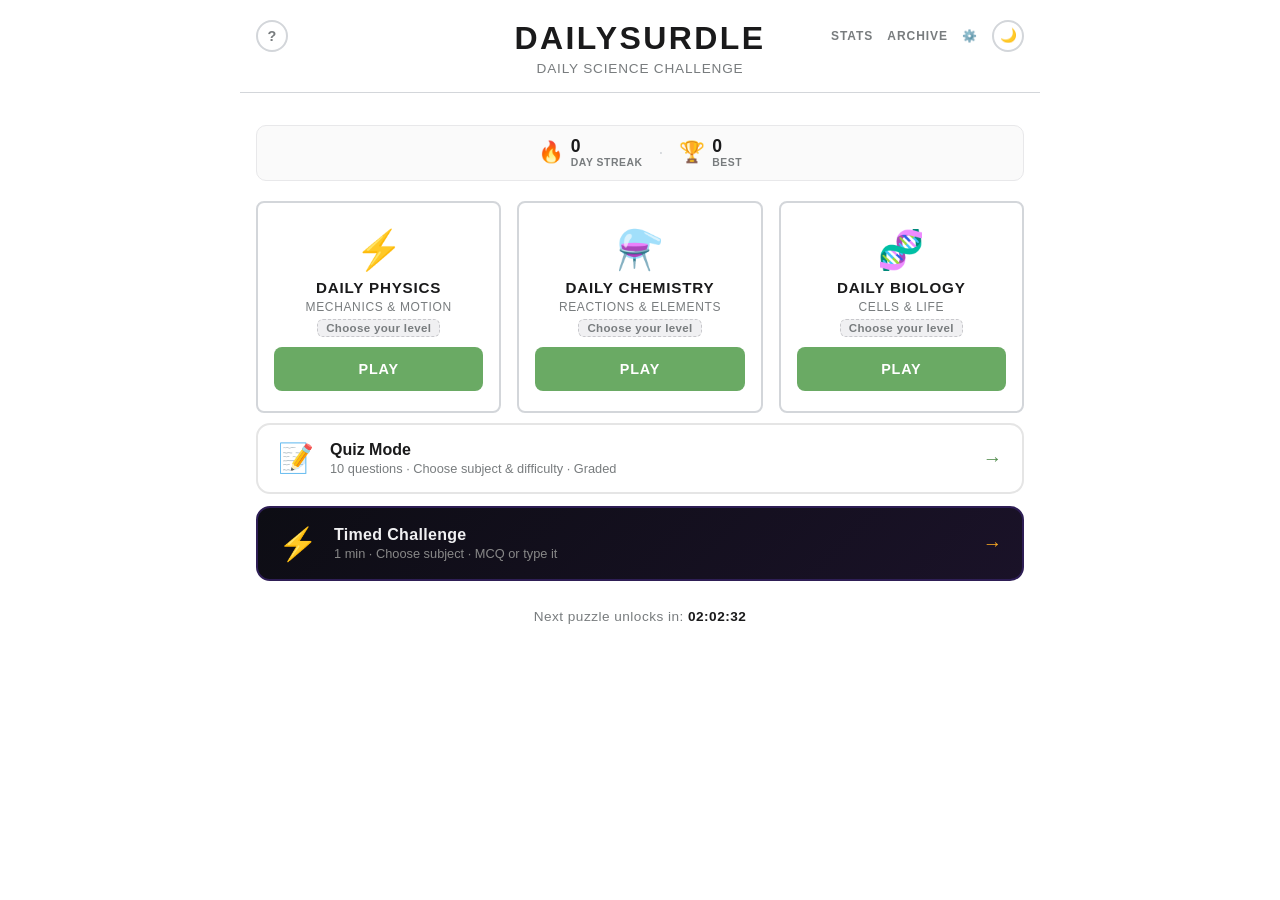
==== commit de59b2e5: "Install Vercel Web Analytics Implemented Vercel Web Analytics for DailySurdle  ## What was implement" ====
--- a/index.html
+++ b/index.html
@@ -23,6 +23,7 @@
   <!-- Anti-FOUC: apply saved prefs before first paint -->
   <script>!function(){try{var p=JSON.parse(localStorage.getItem('surdle_prefs')||'{}');var h=document.documentElement;if(p.theme==='dark')h.setAttribute('data-theme','dark');if(p.colorTheme&&p.colorTheme!=='default')h.setAttribute('data-color',p.colorTheme);if(p.fontSize&&p.fontSize!=='medium')h.setAttribute('data-font',p.fontSize)}catch(e){}}()</script>
   <link rel="stylesheet" href="style.css?v=10">
+  <script defer src="https://cdn.vercel-insights.com/v1/script.js"></script>
 </head>
 <body class="home-page">
   <header>
